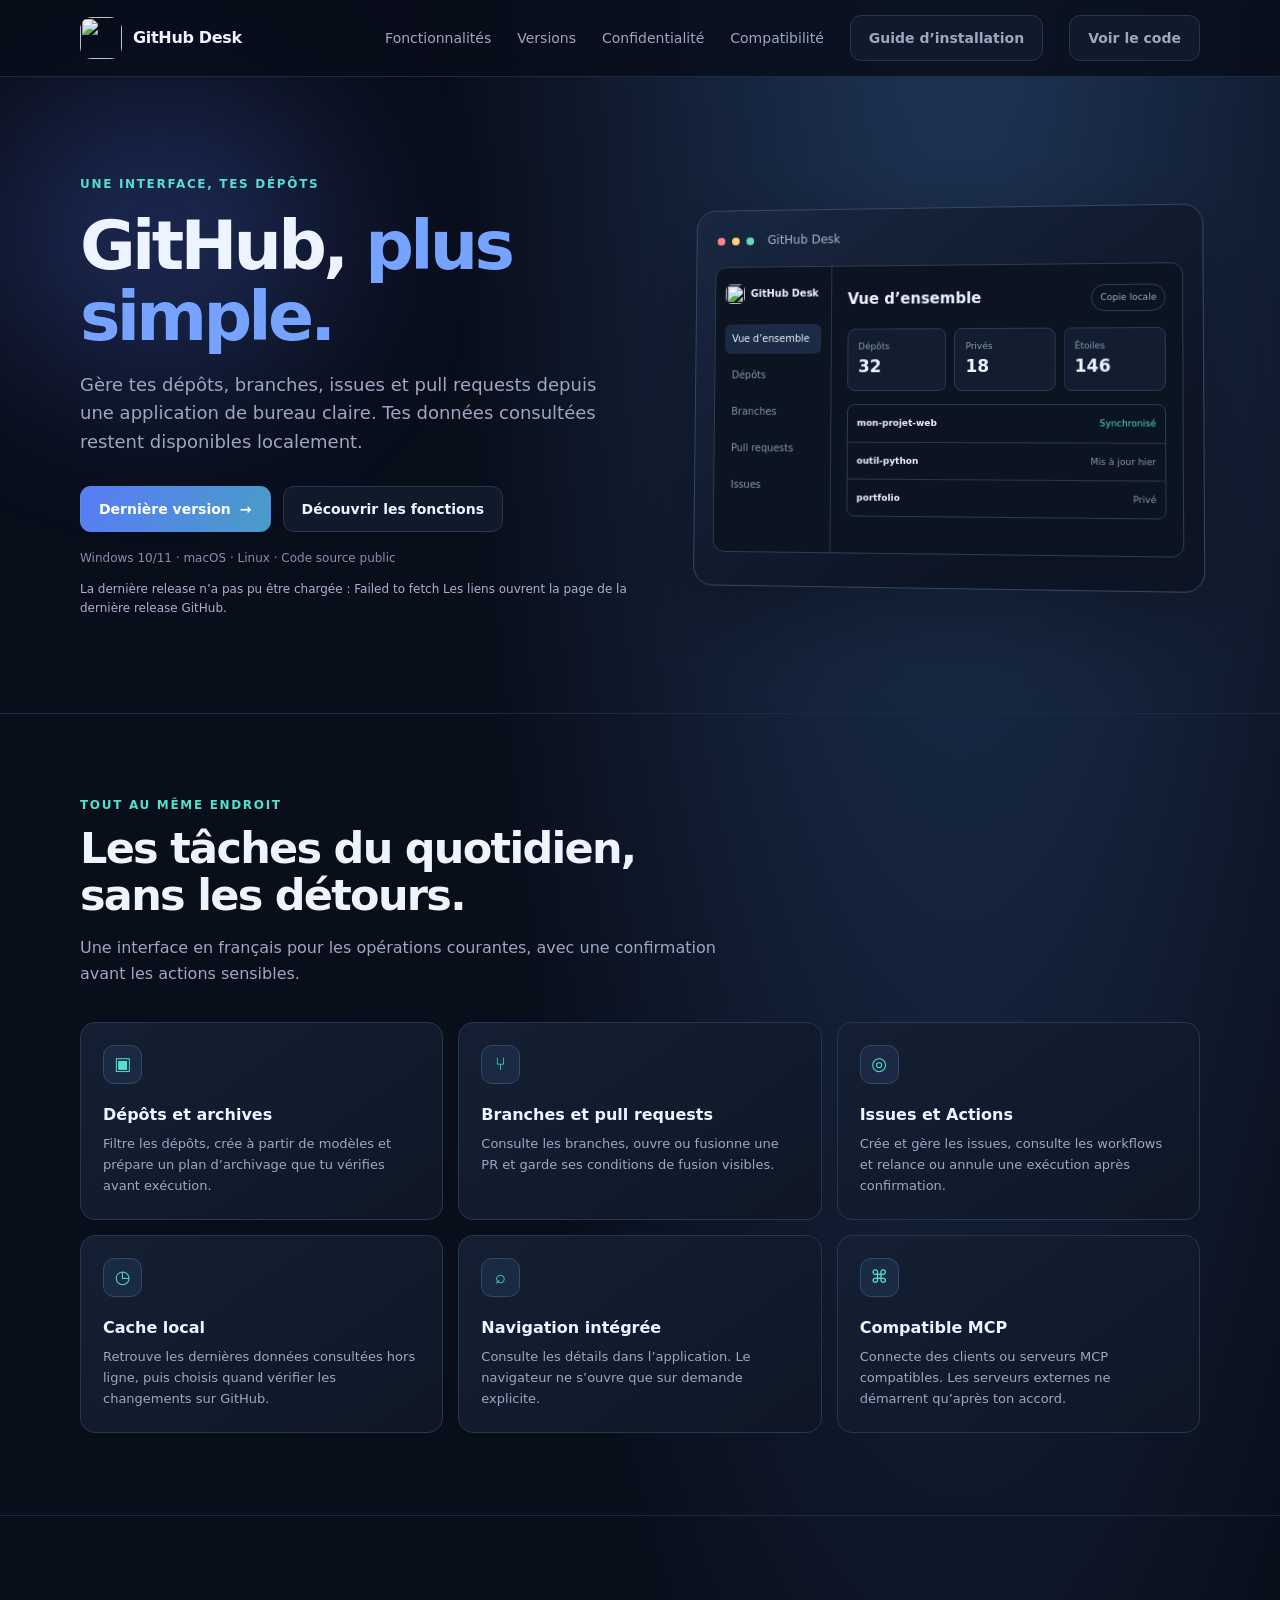
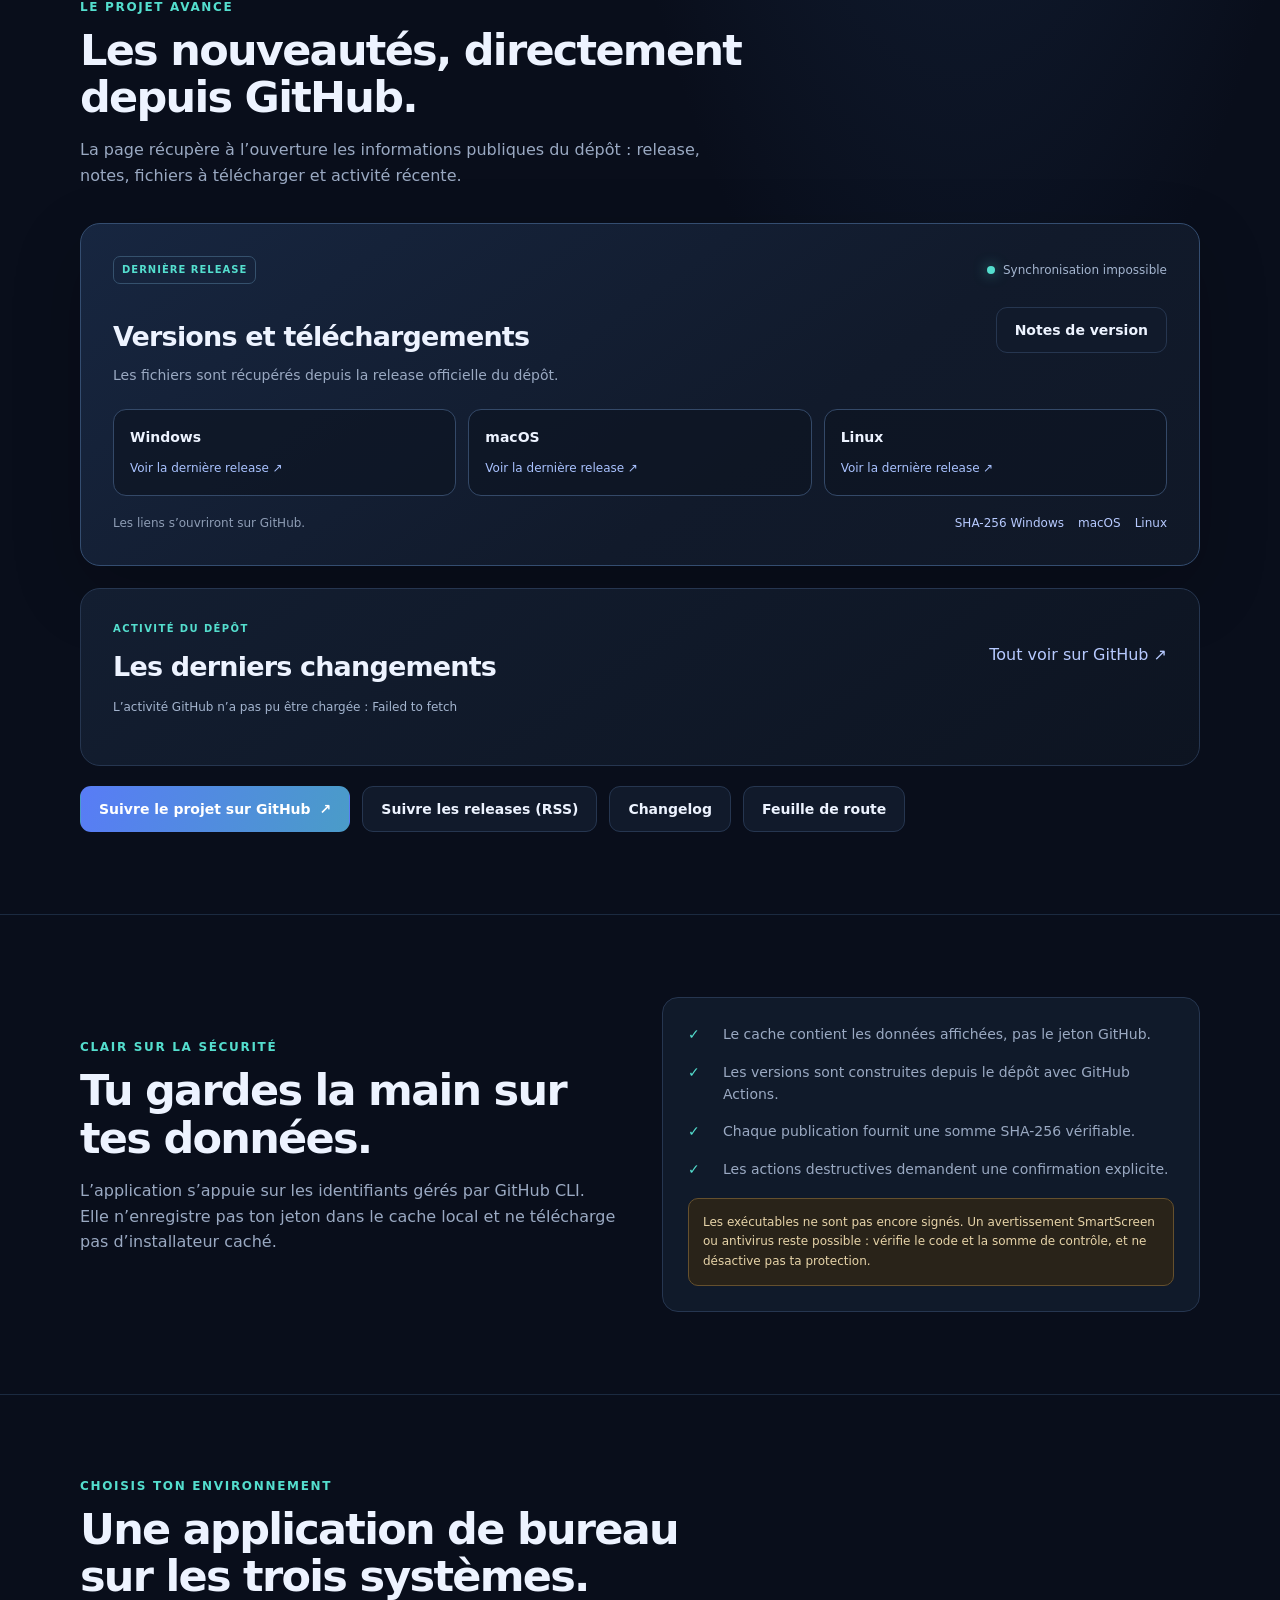
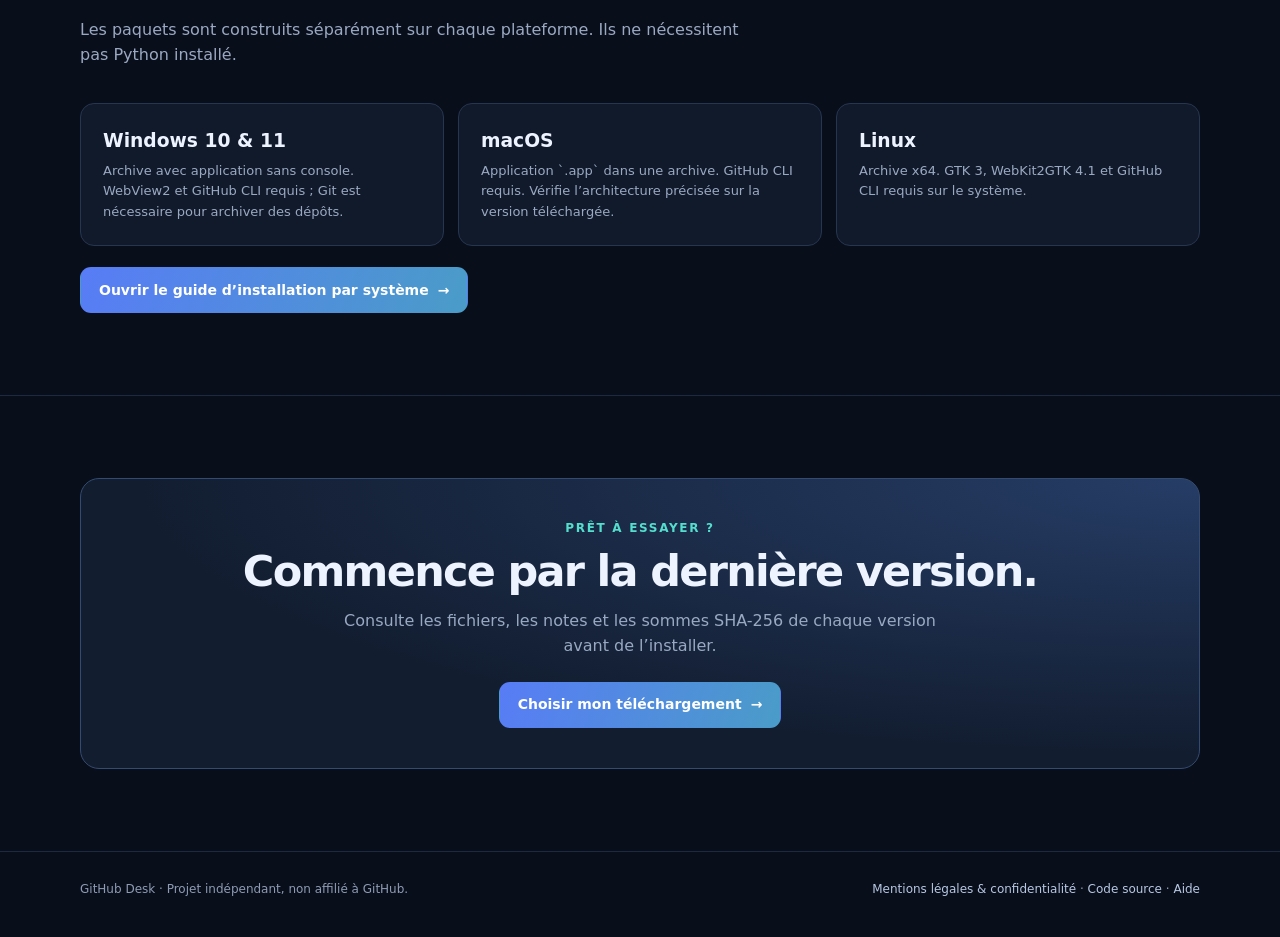
==== docs/index.html @ fe04d279 "docs: sync releases and refresh project website Co-authored-by: Copilot <223556219+Copilot@users.nor" ====
<!doctype html>
<html lang="fr">
<head>
  <meta charset="utf-8">
  <meta name="viewport" content="width=device-width, initial-scale=1">
  <meta name="theme-color" content="#090e1b">
  <meta name="description" content="GitHub Desk, une application de bureau claire et locale pour gérer tes dépôts GitHub.">
  <meta property="og:title" content="GitHub Desk — GitHub, simplement">
  <meta property="og:description" content="Tes dépôts, branches et pull requests dans une application de bureau, avec un cache local et sans terminal qui s'ouvre à chaque action.">
  <meta property="og:image" content="assets/app-preview.svg">
  <meta name="color-scheme" content="dark">
  <title>GitHub Desk — GitHub, simplement</title>
  <link rel="icon" href="assets/github-desk.svg" type="image/svg+xml">
  <link rel="stylesheet" href="style.css">
  <script src="site.js" defer></script>
</head>
<body>
  <header class="header">
    <nav class="container nav" aria-label="Navigation principale">
      <a class="brand" href="#" aria-label="GitHub Desk, accueil">
        <img src="assets/github-desk.svg" alt="">
        <span>GitHub Desk</span>
      </a>
      <div class="nav-links">
        <a href="#fonctionnalites">Fonctionnalités</a>
        <a href="#nouveautes">Versions</a>
        <a href="#confiance">Confidentialité</a>
        <a href="#compatibilite">Compatibilité</a>
        <a class="button" href="installation.html">Guide d’installation</a>
        <a class="button nav-source" href="https://github.com/BEGY02300/Gestion-GitHub-graphique" target="_blank" rel="noreferrer">Voir le code</a>
      </div>
    </nav>
  </header>

  <main>
    <section class="container hero">
      <div>
        <div class="eyebrow">Une interface, tes dépôts</div>
        <h1>GitHub, <span>plus simple.</span></h1>
        <p class="hero-copy">Gère tes dépôts, branches, issues et pull requests depuis une application de bureau claire. Tes données consultées restent disponibles localement.</p>
        <div class="actions">
          <a class="button primary" href="https://github.com/BEGY02300/Gestion-GitHub-graphique/releases/latest">Dernière version <span aria-hidden="true">→</span></a>
          <a class="button" href="#fonctionnalites">Découvrir les fonctions</a>
        </div>
        <p class="fine-print">Windows 10/11 · macOS · Linux · Code source public</p>
        <p class="live-status" id="release-status" role="status" aria-live="polite">Consulte la dernière release GitHub et ses téléchargements vérifiés.</p>
      </div>
      <div class="product-card" role="img" aria-label="Aperçu de l'interface GitHub Desk avec ses dépôts et statistiques">
        <div class="window-top"><i></i><i></i><i></i><span>GitHub Desk</span></div>
        <div class="window-body">
          <aside class="mock-sidebar">
            <div class="mock-brand"><img src="assets/github-desk.svg" alt="">GitHub Desk</div>
            <div class="mock-menu active">Vue d’ensemble</div>
            <div class="mock-menu">Dépôts</div>
            <div class="mock-menu">Branches</div>
            <div class="mock-menu">Pull requests</div>
            <div class="mock-menu">Issues</div>
          </aside>
          <div class="mock-main">
            <div class="mock-head">Vue d’ensemble <span class="mock-pill">Copie locale</span></div>
            <div class="mock-stats">
              <div class="mock-stat"><small>Dépôts</small><b>32</b></div>
              <div class="mock-stat"><small>Privés</small><b>18</b></div>
              <div class="mock-stat"><small>Étoiles</small><b>146</b></div>
            </div>
            <div class="mock-repos">
              <div class="mock-repo"><b>mon-projet-web</b><span class="status">Synchronisé</span></div>
              <div class="mock-repo"><b>outil-python</b><span>Mis à jour hier</span></div>
              <div class="mock-repo"><b>portfolio</b><span>Privé</span></div>
            </div>
          </div>
        </div>
      </div>
    </section>

    <section class="section" id="fonctionnalites">
      <div class="container">
        <div class="section-heading">
          <div class="eyebrow">Tout au même endroit</div>
          <h2>Les tâches du quotidien, sans les détours.</h2>
          <p>Une interface en français pour les opérations courantes, avec une confirmation avant les actions sensibles.</p>
        </div>
        <div class="features">
          <article class="feature"><div class="feature-icon" aria-hidden="true">▣</div><h3>Dépôts et archives</h3><p>Filtre les dépôts, crée à partir de modèles et prépare un plan d’archivage que tu vérifies avant exécution.</p></article>
          <article class="feature"><div class="feature-icon" aria-hidden="true">⑂</div><h3>Branches et pull requests</h3><p>Consulte les branches, ouvre ou fusionne une PR et garde ses conditions de fusion visibles.</p></article>
          <article class="feature"><div class="feature-icon" aria-hidden="true">◎</div><h3>Issues et Actions</h3><p>Crée et gère les issues, consulte les workflows et relance ou annule une exécution après confirmation.</p></article>
          <article class="feature"><div class="feature-icon" aria-hidden="true">◷</div><h3>Cache local</h3><p>Retrouve les dernières données consultées hors ligne, puis choisis quand vérifier les changements sur GitHub.</p></article>
          <article class="feature"><div class="feature-icon" aria-hidden="true">⌕</div><h3>Navigation intégrée</h3><p>Consulte les détails dans l’application. Le navigateur ne s’ouvre que sur demande explicite.</p></article>
          <article class="feature"><div class="feature-icon" aria-hidden="true">⌘</div><h3>Compatible MCP</h3><p>Connecte des clients ou serveurs MCP compatibles. Les serveurs externes ne démarrent qu’après ton accord.</p></article>
        </div>
      </div>
    </section>

    <section class="section" id="nouveautes">
      <div class="container">
        <div class="section-heading">
          <div class="eyebrow">Le projet avance</div>
          <h2>Les nouveautés, directement depuis GitHub.</h2>
          <p>La page récupère à l’ouverture les informations publiques du dépôt : release, notes, fichiers à télécharger et activité récente.</p>
        </div>
        <div class="release-panel" aria-labelledby="latest-release-title">
          <div class="release-topline">
            <span class="highlight-tag">DERNIÈRE RELEASE</span>
            <span class="live-indicator"><span aria-hidden="true"></span> <span id="release-updated">Synchronisation avec GitHub…</span></span>
          </div>
          <div class="release-heading">
            <div>
              <h3 id="latest-release-title">Versions et téléchargements</h3>
              <p id="release-description">Les fichiers sont récupérés depuis la release officielle du dépôt.</p>
            </div>
            <a class="button" id="release-notes" href="https://github.com/BEGY02300/Gestion-GitHub-graphique/releases/latest" target="_blank" rel="noreferrer">Notes de version</a>
          </div>
          <div class="release-downloads">
            <a class="download-option" id="download-windows" href="https://github.com/BEGY02300/Gestion-GitHub-graphique/releases/latest" target="_blank" rel="noreferrer"><span class="download-system">Windows</span><span class="download-file">Voir la dernière release <span aria-hidden="true">↗</span></span></a>
            <a class="download-option" id="download-macos" href="https://github.com/BEGY02300/Gestion-GitHub-graphique/releases/latest" target="_blank" rel="noreferrer"><span class="download-system">macOS</span><span class="download-file">Voir la dernière release <span aria-hidden="true">↗</span></span></a>
            <a class="download-option" id="download-linux" href="https://github.com/BEGY02300/Gestion-GitHub-graphique/releases/latest" target="_blank" rel="noreferrer"><span class="download-system">Linux</span><span class="download-file">Voir la dernière release <span aria-hidden="true">↗</span></span></a>
          </div>
          <div class="release-bottom">
            <span id="release-published">Les liens s’ouvriront sur GitHub.</span>
            <span class="checksum-links">
              <a id="checksum-windows" href="https://github.com/BEGY02300/Gestion-GitHub-graphique/releases/latest" target="_blank" rel="noreferrer">SHA-256 Windows</a>
              <a id="checksum-macos" href="https://github.com/BEGY02300/Gestion-GitHub-graphique/releases/latest" target="_blank" rel="noreferrer">macOS</a>
              <a id="checksum-linux" href="https://github.com/BEGY02300/Gestion-GitHub-graphique/releases/latest" target="_blank" rel="noreferrer">Linux</a>
            </span>
          </div>
        </div>
        <div class="activity-panel">
          <div class="activity-heading">
            <div><div class="eyebrow">Activité du dépôt</div><h3>Les derniers changements</h3></div>
            <a class="text-link" href="https://github.com/BEGY02300/Gestion-GitHub-graphique/commits/main/" target="_blank" rel="noreferrer">Tout voir sur GitHub <span aria-hidden="true">↗</span></a>
          </div>
          <p class="live-status" id="activity-status" role="status" aria-live="polite">Chargement de l’activité publique…</p>
          <ol class="activity-list" id="activity-list"></ol>
        </div>
        <div class="actions project-links follow-links">
          <a class="button primary" href="https://github.com/BEGY02300/Gestion-GitHub-graphique" target="_blank" rel="noreferrer">Suivre le projet sur GitHub <span aria-hidden="true">↗</span></a>
          <a class="button" href="https://github.com/BEGY02300/Gestion-GitHub-graphique/releases.atom" target="_blank" rel="noreferrer">Suivre les releases (RSS)</a>
          <a class="button" href="https://github.com/BEGY02300/Gestion-GitHub-graphique/blob/main/CHANGELOG.md" target="_blank" rel="noreferrer">Changelog</a>
          <a class="button" href="https://github.com/BEGY02300/Gestion-GitHub-graphique/blob/main/docs/roadmap.md" target="_blank" rel="noreferrer">Feuille de route</a>
        </div>
      </div>
    </section>

    <section class="section" id="confiance">
      <div class="container trust">
        <div>
          <div class="eyebrow">Clair sur la sécurité</div>
          <h2>Tu gardes la main sur tes données.</h2>
          <p class="muted">L’application s’appuie sur les identifiants gérés par GitHub CLI. Elle n’enregistre pas ton jeton dans le cache local et ne télécharge pas d’installateur caché.</p>
        </div>
        <div class="trust-panel">
          <ul class="trust-list">
            <li><span class="check">✓</span><span>Le cache contient les données affichées, pas le jeton GitHub.</span></li>
            <li><span class="check">✓</span><span>Les versions sont construites depuis le dépôt avec GitHub Actions.</span></li>
            <li><span class="check">✓</span><span>Chaque publication fournit une somme SHA-256 vérifiable.</span></li>
            <li><span class="check">✓</span><span>Les actions destructives demandent une confirmation explicite.</span></li>
          </ul>
          <div class="warning">Les exécutables ne sont pas encore signés. Un avertissement SmartScreen ou antivirus reste possible : vérifie le code et la somme de contrôle, et ne désactive pas ta protection.</div>
        </div>
      </div>
    </section>

    <section class="section" id="compatibilite">
      <div class="container">
        <div class="section-heading">
          <div class="eyebrow">Choisis ton environnement</div>
          <h2>Une application de bureau sur les trois systèmes.</h2>
          <p>Les paquets sont construits séparément sur chaque plateforme. Ils ne nécessitent pas Python installé.</p>
        </div>
        <div class="platforms">
          <article class="platform"><h3>Windows 10 &amp; 11</h3><p>Archive avec application sans console. WebView2 et GitHub CLI requis ; Git est nécessaire pour archiver des dépôts.</p></article>
          <article class="platform"><h3>macOS</h3><p>Application `.app` dans une archive. GitHub CLI requis. Vérifie l’architecture précisée sur la version téléchargée.</p></article>
          <article class="platform"><h3>Linux</h3><p>Archive x64. GTK 3, WebKit2GTK 4.1 et GitHub CLI requis sur le système.</p></article>
        </div>
        <div class="actions project-links">
          <a class="button primary" href="installation.html">Ouvrir le guide d’installation par système <span aria-hidden="true">→</span></a>
        </div>
      </div>
    </section>

    <section class="section">
      <div class="container download">
        <div class="eyebrow">Prêt à essayer ?</div>
        <h2>Commence par la dernière version.</h2>
        <p>Consulte les fichiers, les notes et les sommes SHA-256 de chaque version avant de l’installer.</p>
        <a class="button primary" href="#nouveautes">Choisir mon téléchargement <span aria-hidden="true">→</span></a>
      </div>
    </section>
  </main>

  <footer class="footer">
    <div class="container footer-row">
      <span>GitHub Desk · Projet indépendant, non affilié à GitHub.</span>
      <span><a href="legal.html">Mentions légales &amp; confidentialité</a> · <a href="https://github.com/BEGY02300/Gestion-GitHub-graphique">Code source</a> · <a href="https://github.com/BEGY02300/Gestion-GitHub-graphique/issues">Aide</a></span>
    </div>
  </footer>
</body>
</html>
---- docs/style.css ----
:root {
  color-scheme: dark;
  --background: #090e1b;
  --surface: #111a2b;
  --surface-raised: #17243b;
  --border: #263650;
  --text: #edf3ff;
  --muted: #9aa9c2;
  --blue: #76a3ff;
  --cyan: #54dece;
  --glow: #5479f640;
  font-family: Inter, "Segoe UI", system-ui, sans-serif;
}

* { box-sizing: border-box; }
html { scroll-behavior: smooth; }
body {
  margin: 0;
  background: radial-gradient(ellipse at 75% -8%, #20385c 0, transparent 38%), var(--background);
  color: var(--text);
  line-height: 1.6;
}
a { color: inherit; }
a:focus-visible { outline: 2px solid var(--cyan); outline-offset: 4px; }
.container { width: min(1120px, calc(100% - 40px)); margin: 0 auto; }
.header {
  position: sticky;
  top: 0;
  z-index: 3;
  border-bottom: 1px solid #263650b8;
  background: #090e1bd9;
  backdrop-filter: blur(16px);
}
.nav { min-height: 76px; display: flex; align-items: center; justify-content: space-between; gap: 24px; }
.brand { display: flex; align-items: center; gap: 11px; text-decoration: none; font-weight: 720; letter-spacing: -.02em; }
.brand img { width: 42px; height: 42px; border-radius: 12px; }
.nav-links { display: flex; align-items: center; gap: 26px; color: var(--muted); font-size: 14px; }
.nav-links a { text-decoration: none; }
.nav-links a:hover { color: var(--text); }
.button {
  display: inline-flex;
  align-items: center;
  justify-content: center;
  gap: 9px;
  min-height: 46px;
  padding: 0 18px;
  border: 1px solid var(--border);
  border-radius: 11px;
  background: var(--surface);
  font-size: 14px;
  font-weight: 650;
  text-decoration: none;
  transition: transform .18s ease, border-color .18s ease, background .18s ease;
}
.button:hover { transform: translateY(-2px); border-color: #5777aa; background: var(--surface-raised); }
.button.primary { border-color: transparent; background: linear-gradient(110deg, #587cf6, #4a9cc8); color: #fff; }
.hero { display: grid; grid-template-columns: 1.04fr .96fr; gap: 55px; align-items: center; padding: 98px 0 94px; }
.hero > div:first-child { position: relative; }
.hero > div:first-child::before { position: absolute; z-index: -1; top: -90px; left: -90px; width: 340px; height: 300px; border-radius: 50%; background: var(--glow); content: ""; filter: blur(80px); }
.eyebrow { color: var(--cyan); font-size: 12px; font-weight: 750; letter-spacing: .14em; text-transform: uppercase; }
h1 { max-width: 650px; margin: 17px 0; font-size: clamp(42px, 6vw, 68px); line-height: 1.04; letter-spacing: -.055em; }
h1 span { color: var(--blue); }
.hero-copy { max-width: 590px; color: var(--muted); font-size: 18px; }
.actions { display: flex; flex-wrap: wrap; gap: 12px; margin-top: 29px; }
.fine-print { margin-top: 17px; color: #8292ad; font-size: 12px; }
.product-card {
  position: relative;
  min-height: 382px;
  overflow: hidden;
  padding: 19px;
  border: 1px solid #334765;
  border-radius: 20px;
  background: linear-gradient(145deg, #182740, #0d1525 75%);
  box-shadow: 0 30px 90px #0005;
  transform: perspective(1100px) rotateY(-5deg) rotateX(2deg);
}
.window-top { display: flex; align-items: center; gap: 7px; padding: 2px 2px 17px; color: #a7b5ca; font-size: 12px; }
.window-top i { width: 8px; height: 8px; border-radius: 50%; background: #7084a5; }
.window-top i:first-child { background: #ff8293; }
.window-top i:nth-child(2) { background: #ffd075; }
.window-top i:nth-child(3) { margin-right: 7px; background: #63dfb2; }
.window-body { display: grid; grid-template-columns: 120px 1fr; min-height: 290px; overflow: hidden; border: 1px solid #2b3c58; border-radius: 12px; background: #0c1422; }
.mock-sidebar { padding: 17px 10px; border-right: 1px solid #273650; color: #8595b0; font-size: 10px; }
.mock-brand { display: flex; align-items: center; gap: 6px; margin-bottom: 21px; color: #eef4ff; font-weight: 700; }
.mock-brand img { width: 20px; height: 20px; border-radius: 6px; }
.mock-menu { margin: 7px 0; padding: 7px; border-radius: 6px; }
.mock-menu.active { background: #1b2b45; color: #eaf1ff; }
.mock-main { min-width: 0; padding: 20px 16px; }
.mock-head { display: flex; align-items: center; justify-content: space-between; margin-bottom: 16px; font-size: 15px; font-weight: 700; }
.mock-pill { padding: 5px 8px; border: 1px solid #2d4160; border-radius: 30px; color: #9eacc2; font-size: 9px; font-weight: 500; }
.mock-stats { display: grid; grid-template-columns: repeat(3, minmax(0, 1fr)); gap: 8px; }
.mock-stat { min-width: 0; padding: 10px; border: 1px solid #293a55; border-radius: 8px; background: #121e30; }
.mock-stat small { display: block; color: #8899b3; font-size: 9px; }
.mock-stat b { font-size: 17px; }
.mock-repos { margin-top: 13px; overflow: hidden; border: 1px solid #293a55; border-radius: 8px; }
.mock-repo { display: flex; align-items: center; justify-content: space-between; gap: 7px; padding: 11px 9px; border-bottom: 1px solid #26354e; font-size: 9px; }
.mock-repo:last-child { border-bottom: 0; }
.mock-repo span { color: #8595b0; }
.status { color: var(--cyan) !important; }
.section { padding: 82px 0; border-top: 1px solid #1b2a40; }
.section-heading { max-width: 670px; margin-bottom: 35px; }
h2 { margin: 10px 0; font-size: clamp(30px, 4vw, 43px); line-height: 1.1; letter-spacing: -.04em; }
.section-heading p, .muted { color: var(--muted); }
.features { display: grid; grid-template-columns: repeat(3, 1fr); gap: 15px; }
.feature { min-height: 178px; padding: 22px; border: 1px solid var(--border); border-radius: 15px; background: linear-gradient(145deg, #141f33, #0f1726); }
.feature-icon { display: grid; width: 39px; height: 39px; place-items: center; margin-bottom: 18px; border: 1px solid #334867; border-radius: 11px; background: #1a2a43; color: var(--cyan); font-size: 18px; }
.feature h3 { margin: 0 0 7px; font-size: 16px; }
.feature p { margin: 0; color: var(--muted); font-size: 13px; }
.highlights { display: grid; grid-template-columns: repeat(3, 1fr); gap: 15px; }
.highlight { min-height: 186px; padding: 22px; border: 1px solid #334867; border-radius: 15px; background: linear-gradient(145deg, #182740, #111a2b 75%); }
.highlight-tag { display: inline-flex; padding: 5px 8px; border: 1px solid #35516d; border-radius: 7px; color: var(--cyan); font-size: 10px; font-weight: 750; letter-spacing: .1em; }
.highlight h3 { margin: 16px 0 7px; font-size: 16px; }
.highlight p { margin: 0; color: var(--muted); font-size: 13px; }
.highlight code { color: #c3d3f0; font-size: .92em; }
.project-links { margin-top: 21px; }
.live-status { margin: 10px 0 0; color: #a4b5cf; font-size: 12px; }
.release-panel, .activity-panel { margin-top: 22px; padding: clamp(20px, 4vw, 32px); border: 1px solid #344d70; border-radius: 20px; background: linear-gradient(145deg, #172640 0%, #111a2b 62%, #101827 100%); box-shadow: 0 24px 70px #0003; }
.release-topline, .release-heading, .release-bottom, .activity-heading { display: flex; align-items: center; justify-content: space-between; gap: 16px; }
.live-indicator { display: inline-flex; align-items: center; gap: 8px; color: #a4b5cf; font-size: 12px; }
.live-indicator > span:first-child { width: 8px; height: 8px; border-radius: 50%; background: var(--cyan); box-shadow: 0 0 13px #54dece99; }
.release-heading { align-items: flex-start; margin: 23px 0; }
.release-heading h3, .activity-heading h3 { margin: 8px 0 5px; font-size: clamp(21px, 3vw, 27px); letter-spacing: -.03em; }
.release-heading p { max-width: 650px; margin: 0; overflow-wrap: anywhere; color: var(--muted); font-size: 14px; white-space: pre-line; }
.release-downloads { display: grid; grid-template-columns: repeat(3, minmax(0, 1fr)); gap: 12px; }
.download-option { display: grid; min-width: 0; gap: 11px; padding: 16px; border: 1px solid #344968; border-radius: 13px; background: #0c1422aa; text-decoration: none; transition: transform .18s ease, border-color .18s ease, background .18s ease; }
.download-option:hover { transform: translateY(-2px); border-color: #668ac2; background: #192a43; }
.download-system { color: var(--text); font-size: 14px; font-weight: 720; }
.download-file { overflow-wrap: anywhere; color: #a9c2ff; font-size: 12px; }
.download-unavailable { color: #a5b1c5; }
.release-bottom { flex-wrap: wrap; margin-top: 18px; color: #8e9db5; font-size: 12px; }
.checksum-links { display: flex; flex-wrap: wrap; gap: 14px; }
.checksum-links a, .text-link { color: #b7caff; text-decoration: none; }
.checksum-links a:hover, .text-link:hover { color: #fff; text-decoration: underline; }
.activity-panel { border-color: var(--border); background: linear-gradient(145deg, #131e31, #0d1421); box-shadow: none; }
.activity-heading { align-items: center; }
.activity-heading h3 { margin-bottom: 0; }
.activity-heading .eyebrow { font-size: 10px; }
.activity-list { display: grid; gap: 0; margin: 16px 0 0; padding: 0; list-style: none; }
.activity-item { border-top: 1px solid #25344b; }
.activity-item a { display: grid; gap: 4px; padding: 13px 2px; text-decoration: none; }
.activity-title { overflow-wrap: anywhere; color: #e0e9fa; font-size: 13px; font-weight: 620; }
.activity-item a:hover .activity-title { color: #a9c2ff; }
.activity-meta { color: #8e9db5; font-size: 11px; }
.follow-links { margin-top: 20px; }
.legal-placeholder { padding: 17px 19px; border: 1px solid #65502d; border-radius: 12px; background: #292319; color: #e7d4a9; }
.install-page { padding-top: 30px; }
.install-intro { padding: 55px 0 42px; }
.install-intro h1 { font-size: clamp(40px, 5vw, 58px); }
.install-section { max-width: 860px; min-width: 0; padding: 54px 0; }
.install-section h2 { margin: 10px 0 20px; }
.install-section h3 { margin: 26px 0 10px; font-size: 17px; }
.install-section p { color: var(--muted); }
.install-section a { color: #a9c2ff; }
.steps { display: grid; gap: 16px; padding-left: 24px; color: var(--muted); }
.steps li { min-width: 0; overflow-wrap: anywhere; padding-left: 5px; }
.steps li::marker { color: var(--cyan); font-weight: 750; }
.install-section code { overflow-wrap: anywhere; color: #d3def0; font: .92em Consolas, "SFMono-Regular", monospace; }
.install-section pre { max-width: 100%; overflow-x: auto; margin: 11px 0 16px; padding: 15px 17px; border: 1px solid #293a55; border-radius: 10px; background: #080e19; color: #d3def0; font: 13px/1.65 Consolas, "SFMono-Regular", monospace; }
.install-section pre code { color: inherit; }
.distro { margin: 18px 0; padding: 8px 18px 1px; border: 1px solid var(--border); border-radius: 13px; background: #101a2a; }
.distro h3 { margin-top: 13px; }
.distro pre { border-color: #293a55; }
.callout { margin: 22px 0; padding: 16px 18px; border: 1px solid #31516a; border-radius: 11px; background: #122335; color: #c4d5e8; }
.warning-callout { border-color: #65502d; background: #292319; color: #e7d4a9; }
.trust { display: grid; grid-template-columns: 1fr 1fr; gap: 44px; align-items: center; }
.trust-panel { padding: 25px; border: 1px solid var(--border); border-radius: 16px; background: #101a2a; }
.trust-list { display: grid; gap: 15px; margin: 0; padding: 0; list-style: none; }
.trust-list li { display: grid; grid-template-columns: 25px 1fr; gap: 10px; color: var(--muted); font-size: 14px; }
.check { color: var(--cyan); font-weight: 800; }
.warning { margin-top: 18px; padding: 14px; border: 1px solid #65502d; border-radius: 10px; background: #292319; color: #e7d4a9; font-size: 12px; }
.platforms { display: grid; grid-template-columns: repeat(3, 1fr); gap: 14px; }
.platform { padding: 22px; border: 1px solid var(--border); border-radius: 14px; background: var(--surface); }
.platform h3 { margin: 0 0 5px; }
.platform p { margin: 0; color: var(--muted); font-size: 13px; }
.download { padding: 40px; border: 1px solid #334b70; border-radius: 19px; background: radial-gradient(ellipse at 100% 0, #263d66, #121d30 67%); text-align: center; }
.download p { max-width: 620px; margin: 12px auto 23px; color: var(--muted); }
.footer { padding: 28px 0 38px; border-top: 1px solid #1b2a40; color: #8d9cb4; font-size: 12px; }
.footer-row { display: flex; flex-wrap: wrap; justify-content: space-between; gap: 15px; }
.footer a { color: #b7c8e3; text-decoration: none; }
.footer a:hover { color: #fff; text-decoration: underline; }
@media (max-width: 850px) {
  .hero { grid-template-columns: 1fr; padding: 68px 0; }
  .product-card { max-width: 620px; transform: none; }
  .trust { grid-template-columns: 1fr; }
  .release-heading { flex-wrap: wrap; }
  .nav { gap: 12px; }
  .nav-links { gap: 12px; font-size: 12px; }
  .nav-links .nav-source { display: none; }
}
@media (max-width: 620px) {
  .nav-links a:not(.button) { display: none; }
  .nav-links .nav-source { display: none; }
  .features, .highlights, .platforms { grid-template-columns: 1fr; }
  .window-body { grid-template-columns: 90px 1fr; }
  .mock-sidebar { font-size: 9px; }
  .mock-main { padding: 15px 10px; }
  .mock-stat { padding: 7px; }
  .mock-stat b { font-size: 14px; }
  .download { padding: 27px 19px; }
  .release-downloads { grid-template-columns: 1fr; }
  .release-topline, .release-bottom, .activity-heading { align-items: flex-start; flex-direction: column; }
  .activity-heading { gap: 10px; }
  .checksum-links { gap: 11px; }
  .install-page { width: min(100% - 28px, 1120px); }
  .install-section { padding: 40px 0; }
  .install-section pre { font-size: 11px; }
}
@media (prefers-reduced-motion: reduce) {
  *, *::before, *::after { scroll-behavior: auto !important; transition-duration: .01ms !important; }
}
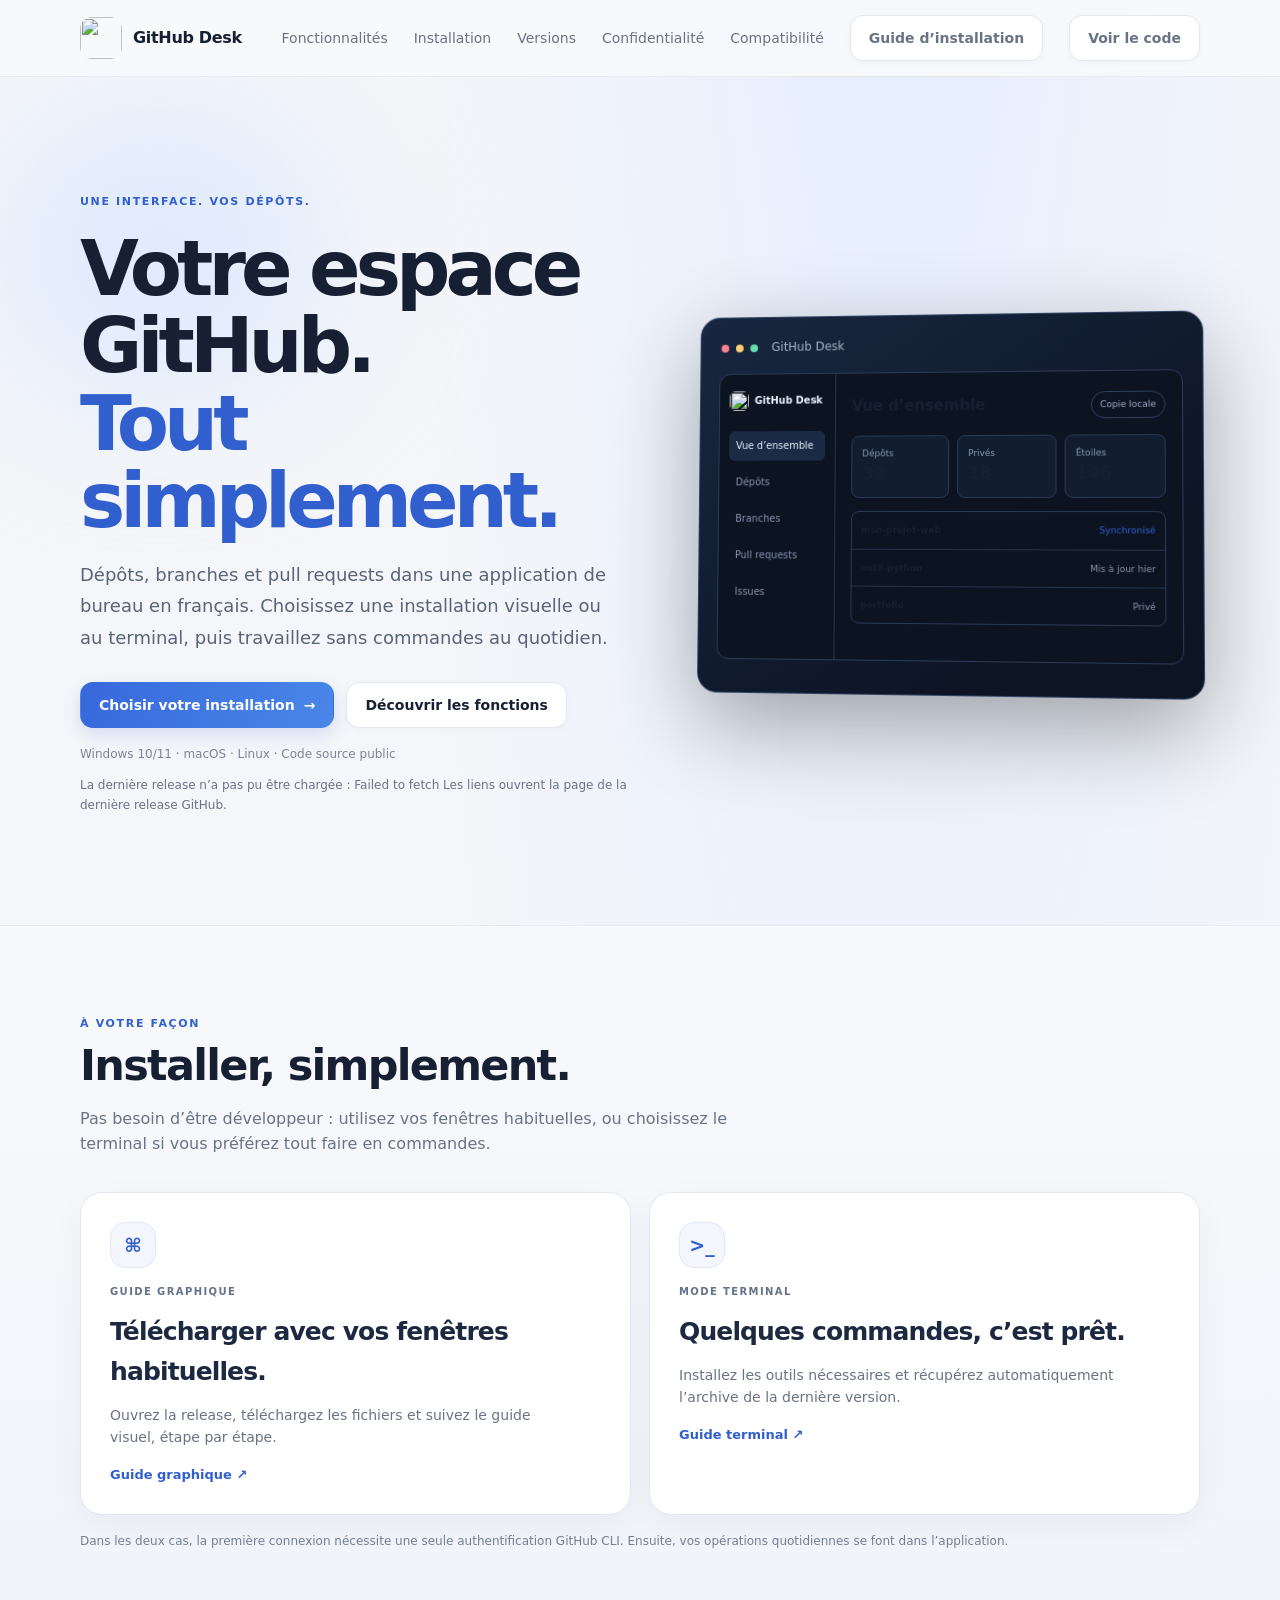
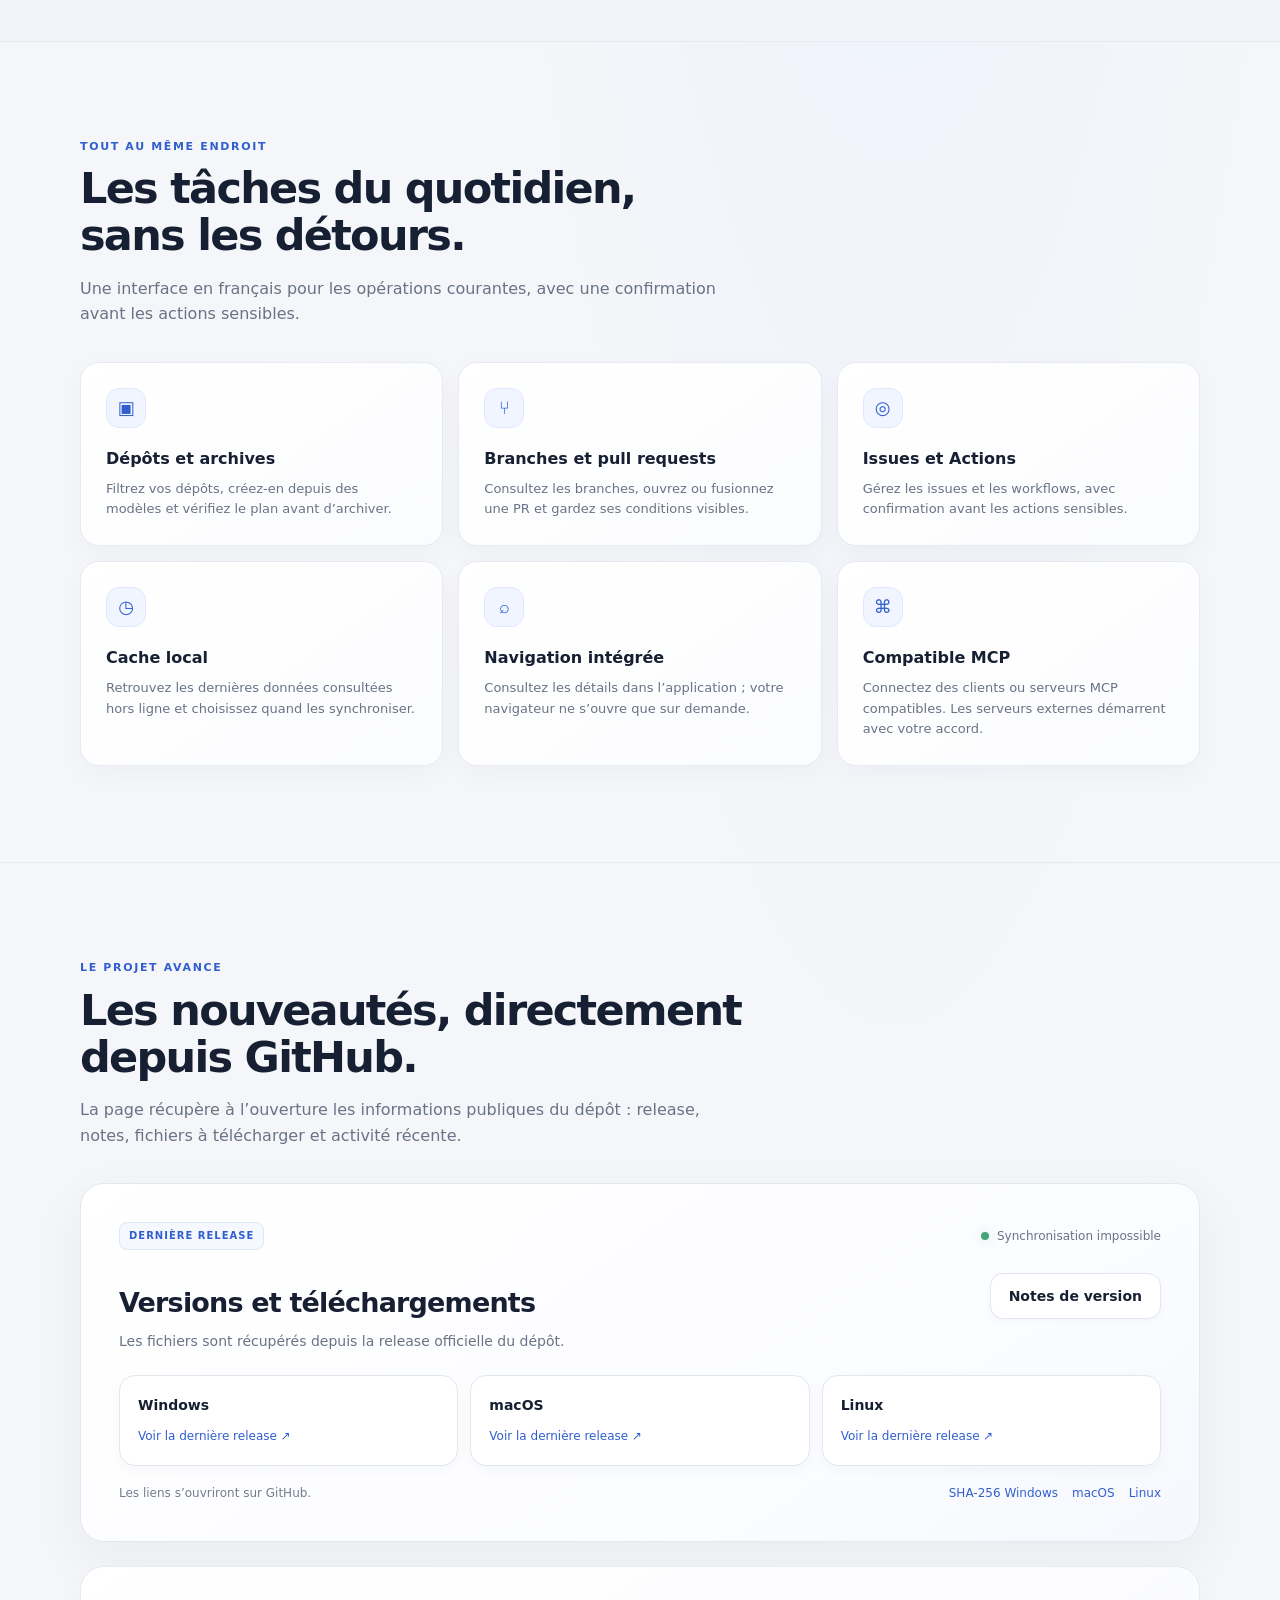
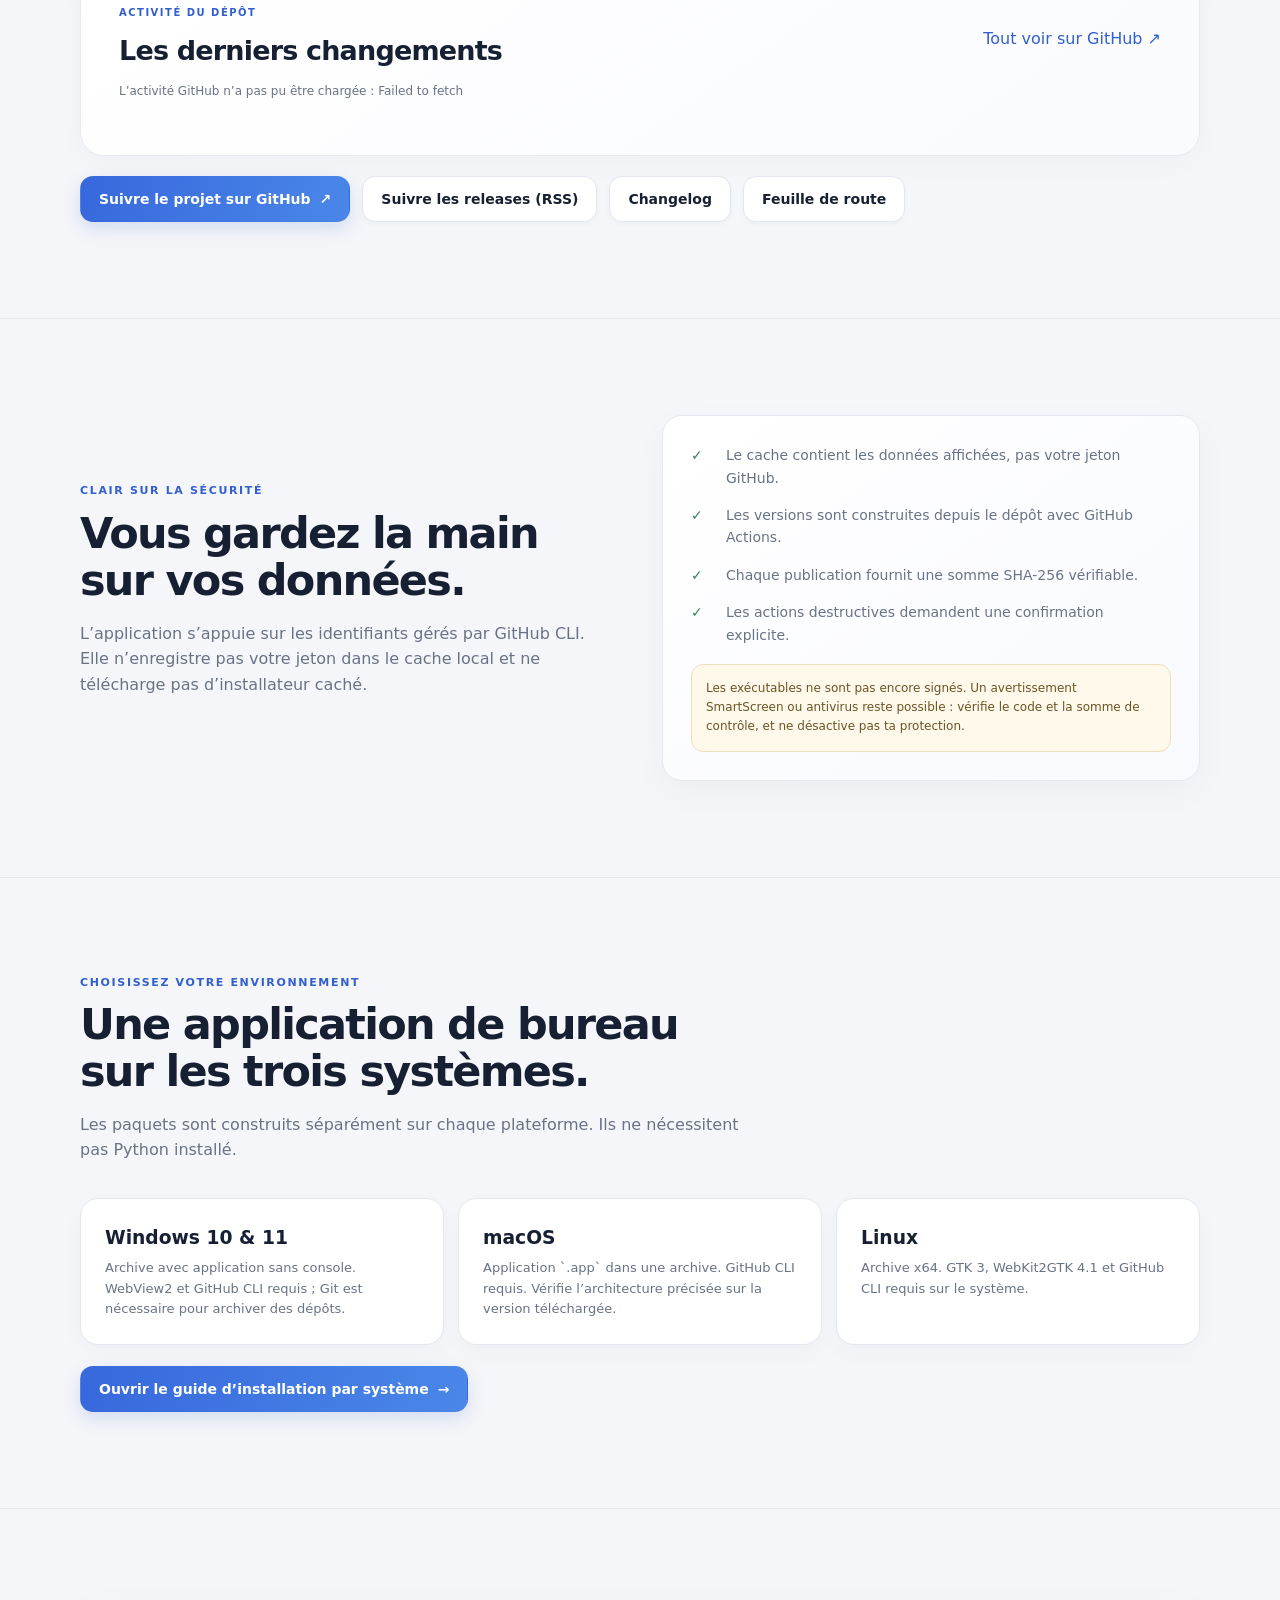
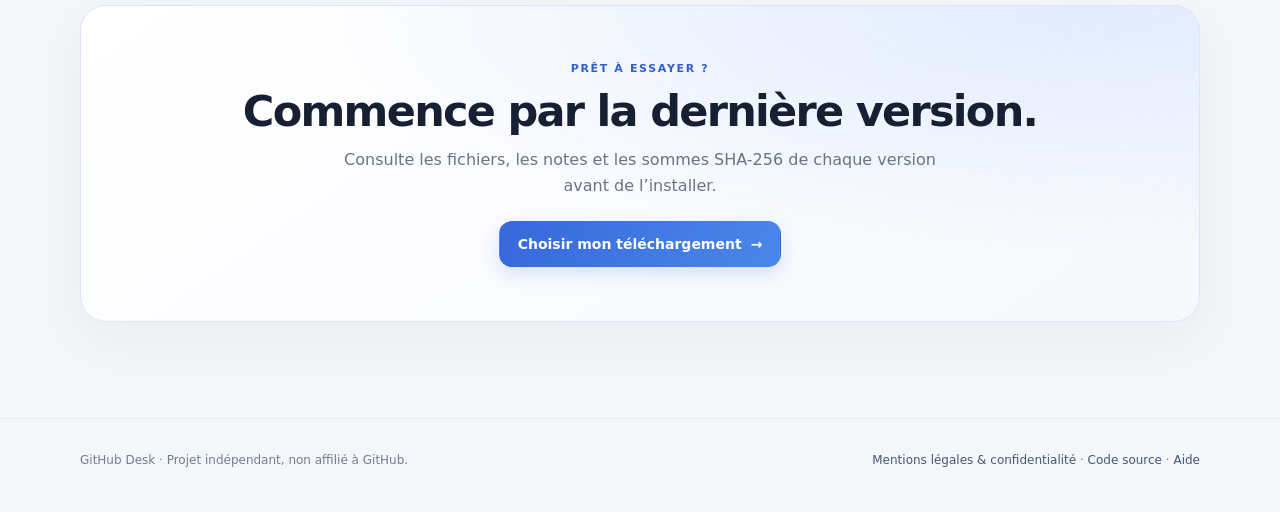
==== commit 301a78b3: "docs: add graphical and terminal installation guides Co-authored-by: Copilot <223556219+Copilot@user" ====
--- a/docs/index.html
+++ b/docs/index.html
@@ -3,16 +3,51 @@
 <head>
   <meta charset="utf-8">
   <meta name="viewport" content="width=device-width, initial-scale=1">
-  <meta name="theme-color" content="#090e1b">
-  <meta name="description" content="GitHub Desk, une application de bureau claire et locale pour gérer tes dépôts GitHub.">
+  <meta name="theme-color" content="#f5f6f9">
+  <meta name="description" content="Gérez vos dépôts GitHub, branches, pull requests et issues dans une application de bureau en français pour Windows, macOS et Linux. Installation graphique ou terminal.">
   <meta property="og:title" content="GitHub Desk — GitHub, simplement">
-  <meta property="og:description" content="Tes dépôts, branches et pull requests dans une application de bureau, avec un cache local et sans terminal qui s'ouvre à chaque action.">
-  <meta property="og:image" content="assets/app-preview.svg">
-  <meta name="color-scheme" content="dark">
+  <meta property="og:description" content="Une application de bureau GitHub en français. Choisissez une installation graphique ou par terminal. Windows, macOS et Linux.">
+  <meta property="og:type" content="website">
+  <meta property="og:url" content="https://begy02300.github.io/Gestion-GitHub-graphique/">
+  <meta property="og:image" content="https://begy02300.github.io/Gestion-GitHub-graphique/assets/app-preview.svg">
+  <meta property="og:image:alt" content="Aperçu de l’application de bureau GitHub Desk">
+  <meta name="twitter:card" content="summary_large_image">
+  <meta name="twitter:title" content="GitHub Desk — gérer GitHub simplement">
+  <meta name="twitter:description" content="Application de bureau en français pour GitHub, sur Windows, macOS et Linux. Installation graphique ou par terminal.">
+  <link rel="canonical" href="https://begy02300.github.io/Gestion-GitHub-graphique/">
+  <link rel="alternate" type="application/atom+xml" title="Releases GitHub Desk" href="https://github.com/BEGY02300/Gestion-GitHub-graphique/releases.atom">
+  <meta name="color-scheme" content="light">
   <title>GitHub Desk — GitHub, simplement</title>
   <link rel="icon" href="assets/github-desk.svg" type="image/svg+xml">
   <link rel="stylesheet" href="style.css">
   <script src="site.js" defer></script>
+  <script type="application/ld+json">
+    {
+      "@context": "https://schema.org",
+      "@graph": [
+        {
+          "@type": "WebSite",
+          "name": "GitHub Desk",
+          "url": "https://begy02300.github.io/Gestion-GitHub-graphique/",
+          "inLanguage": "fr"
+        },
+        {
+          "@type": "SoftwareApplication",
+          "name": "GitHub Desk",
+          "url": "https://begy02300.github.io/Gestion-GitHub-graphique/",
+          "sameAs": "https://github.com/BEGY02300/Gestion-GitHub-graphique",
+          "installUrl": "https://begy02300.github.io/Gestion-GitHub-graphique/installation.html",
+          "codeRepository": "https://github.com/BEGY02300/Gestion-GitHub-graphique",
+          "applicationCategory": "DeveloperApplication",
+          "operatingSystem": "Windows 10, Windows 11, macOS, Linux",
+          "description": "Application de bureau en français pour gérer des dépôts GitHub, branches, pull requests, issues et workflows.",
+          "downloadUrl": "https://github.com/BEGY02300/Gestion-GitHub-graphique/releases/latest",
+          "softwareHelp": "https://begy02300.github.io/Gestion-GitHub-graphique/installation.html",
+          "isAccessibleForFree": true
+        }
+      ]
+    }
+  </script>
 </head>
 <body>
   <header class="header">
@@ -23,6 +58,7 @@
       </a>
       <div class="nav-links">
         <a href="#fonctionnalites">Fonctionnalités</a>
+        <a href="#installation">Installation</a>
         <a href="#nouveautes">Versions</a>
         <a href="#confiance">Confidentialité</a>
         <a href="#compatibilite">Compatibilité</a>
@@ -35,11 +71,11 @@
   <main>
     <section class="container hero">
       <div>
-        <div class="eyebrow">Une interface, tes dépôts</div>
-        <h1>GitHub, <span>plus simple.</span></h1>
-        <p class="hero-copy">Gère tes dépôts, branches, issues et pull requests depuis une application de bureau claire. Tes données consultées restent disponibles localement.</p>
+        <div class="eyebrow">Une interface. Vos dépôts.</div>
+        <h1>Votre espace GitHub.<br><span>Tout simplement.</span></h1>
+        <p class="hero-copy">Dépôts, branches et pull requests dans une application de bureau en français. Choisissez une installation visuelle ou au terminal, puis travaillez sans commandes au quotidien.</p>
         <div class="actions">
-          <a class="button primary" href="https://github.com/BEGY02300/Gestion-GitHub-graphique/releases/latest">Dernière version <span aria-hidden="true">→</span></a>
+          <a class="button primary" href="#installation">Choisir votre installation <span aria-hidden="true">→</span></a>
           <a class="button" href="#fonctionnalites">Découvrir les fonctions</a>
         </div>
         <p class="fine-print">Windows 10/11 · macOS · Linux · Code source public</p>
@@ -73,6 +109,33 @@
       </div>
     </section>
 
+    <section class="section installation-choice" id="installation">
+      <div class="container">
+        <div class="section-heading">
+          <div class="eyebrow">À votre façon</div>
+          <h2>Installer, simplement.</h2>
+          <p>Pas besoin d’être développeur : utilisez vos fenêtres habituelles, ou choisissez le terminal si vous préférez tout faire en commandes.</p>
+        </div>
+        <div class="install-choices">
+          <a class="install-choice-card" href="installation.html#graphique">
+            <span class="choice-icon" aria-hidden="true">⌘</span>
+            <span class="choice-label">GUIDE GRAPHIQUE</span>
+            <strong>Télécharger avec vos fenêtres habituelles.</strong>
+            <span>Ouvrez la release, téléchargez les fichiers et suivez le guide visuel, étape par étape.</span>
+            <span class="choice-link">Guide graphique <span aria-hidden="true">↗</span></span>
+          </a>
+          <a class="install-choice-card" href="installation.html#terminal">
+            <span class="choice-icon" aria-hidden="true">&gt;_</span>
+            <span class="choice-label">MODE TERMINAL</span>
+            <strong>Quelques commandes, c’est prêt.</strong>
+            <span>Installez les outils nécessaires et récupérez automatiquement l’archive de la dernière version.</span>
+            <span class="choice-link">Guide terminal <span aria-hidden="true">↗</span></span>
+          </a>
+        </div>
+        <p class="choice-note">Dans les deux cas, la première connexion nécessite une seule authentification GitHub CLI. Ensuite, vos opérations quotidiennes se font dans l’application.</p>
+      </div>
+    </section>
+
     <section class="section" id="fonctionnalites">
       <div class="container">
         <div class="section-heading">
@@ -81,12 +144,12 @@
           <p>Une interface en français pour les opérations courantes, avec une confirmation avant les actions sensibles.</p>
         </div>
         <div class="features">
-          <article class="feature"><div class="feature-icon" aria-hidden="true">▣</div><h3>Dépôts et archives</h3><p>Filtre les dépôts, crée à partir de modèles et prépare un plan d’archivage que tu vérifies avant exécution.</p></article>
-          <article class="feature"><div class="feature-icon" aria-hidden="true">⑂</div><h3>Branches et pull requests</h3><p>Consulte les branches, ouvre ou fusionne une PR et garde ses conditions de fusion visibles.</p></article>
-          <article class="feature"><div class="feature-icon" aria-hidden="true">◎</div><h3>Issues et Actions</h3><p>Crée et gère les issues, consulte les workflows et relance ou annule une exécution après confirmation.</p></article>
-          <article class="feature"><div class="feature-icon" aria-hidden="true">◷</div><h3>Cache local</h3><p>Retrouve les dernières données consultées hors ligne, puis choisis quand vérifier les changements sur GitHub.</p></article>
-          <article class="feature"><div class="feature-icon" aria-hidden="true">⌕</div><h3>Navigation intégrée</h3><p>Consulte les détails dans l’application. Le navigateur ne s’ouvre que sur demande explicite.</p></article>
-          <article class="feature"><div class="feature-icon" aria-hidden="true">⌘</div><h3>Compatible MCP</h3><p>Connecte des clients ou serveurs MCP compatibles. Les serveurs externes ne démarrent qu’après ton accord.</p></article>
+          <article class="feature"><div class="feature-icon" aria-hidden="true">▣</div><h3>Dépôts et archives</h3><p>Filtrez vos dépôts, créez-en depuis des modèles et vérifiez le plan avant d’archiver.</p></article>
+          <article class="feature"><div class="feature-icon" aria-hidden="true">⑂</div><h3>Branches et pull requests</h3><p>Consultez les branches, ouvrez ou fusionnez une PR et gardez ses conditions visibles.</p></article>
+          <article class="feature"><div class="feature-icon" aria-hidden="true">◎</div><h3>Issues et Actions</h3><p>Gérez les issues et les workflows, avec confirmation avant les actions sensibles.</p></article>
+          <article class="feature"><div class="feature-icon" aria-hidden="true">◷</div><h3>Cache local</h3><p>Retrouvez les dernières données consultées hors ligne et choisissez quand les synchroniser.</p></article>
+          <article class="feature"><div class="feature-icon" aria-hidden="true">⌕</div><h3>Navigation intégrée</h3><p>Consultez les détails dans l’application ; votre navigateur ne s’ouvre que sur demande.</p></article>
+          <article class="feature"><div class="feature-icon" aria-hidden="true">⌘</div><h3>Compatible MCP</h3><p>Connectez des clients ou serveurs MCP compatibles. Les serveurs externes démarrent avec votre accord.</p></article>
         </div>
       </div>
     </section>
@@ -145,12 +208,12 @@
       <div class="container trust">
         <div>
           <div class="eyebrow">Clair sur la sécurité</div>
-          <h2>Tu gardes la main sur tes données.</h2>
-          <p class="muted">L’application s’appuie sur les identifiants gérés par GitHub CLI. Elle n’enregistre pas ton jeton dans le cache local et ne télécharge pas d’installateur caché.</p>
+          <h2>Vous gardez la main sur vos données.</h2>
+          <p class="muted">L’application s’appuie sur les identifiants gérés par GitHub CLI. Elle n’enregistre pas votre jeton dans le cache local et ne télécharge pas d’installateur caché.</p>
         </div>
         <div class="trust-panel">
           <ul class="trust-list">
-            <li><span class="check">✓</span><span>Le cache contient les données affichées, pas le jeton GitHub.</span></li>
+            <li><span class="check">✓</span><span>Le cache contient les données affichées, pas votre jeton GitHub.</span></li>
             <li><span class="check">✓</span><span>Les versions sont construites depuis le dépôt avec GitHub Actions.</span></li>
             <li><span class="check">✓</span><span>Chaque publication fournit une somme SHA-256 vérifiable.</span></li>
             <li><span class="check">✓</span><span>Les actions destructives demandent une confirmation explicite.</span></li>
@@ -163,7 +226,7 @@
     <section class="section" id="compatibilite">
       <div class="container">
         <div class="section-heading">
-          <div class="eyebrow">Choisis ton environnement</div>
+          <div class="eyebrow">Choisissez votre environnement</div>
           <h2>Une application de bureau sur les trois systèmes.</h2>
           <p>Les paquets sont construits séparément sur chaque plateforme. Ils ne nécessitent pas Python installé.</p>
         </div>
--- a/docs/style.css
+++ b/docs/style.css
@@ -1,14 +1,14 @@
 :root {
-  color-scheme: dark;
-  --background: #090e1b;
-  --surface: #111a2b;
-  --surface-raised: #17243b;
-  --border: #263650;
-  --text: #edf3ff;
-  --muted: #9aa9c2;
-  --blue: #76a3ff;
-  --cyan: #54dece;
-  --glow: #5479f640;
+  color-scheme: light;
+  --background: #f5f6f9;
+  --surface: #ffffff;
+  --surface-raised: #f0f3f8;
+  --border: #e2e6ee;
+  --text: #172033;
+  --muted: #697386;
+  --blue: #315fce;
+  --cyan: #315fce;
+  --glow: #d7e5ffbb;
   font-family: Inter, "Segoe UI", system-ui, sans-serif;
 }
 
@@ -16,7 +16,9 @@
 html { scroll-behavior: smooth; }
 body {
   margin: 0;
-  background: radial-gradient(ellipse at 75% -8%, #20385c 0, transparent 38%), var(--background);
+  background:
+    radial-gradient(ellipse at 70% -14%, #e4edff 0, transparent 40%),
+    var(--background);
   color: var(--text);
   line-height: 1.6;
 }
@@ -27,8 +29,8 @@
   position: sticky;
   top: 0;
   z-index: 3;
-  border-bottom: 1px solid #263650b8;
-  background: #090e1bd9;
+  border-bottom: 1px solid #e4e7edcc;
+  background: #f8f9fbed;
   backdrop-filter: blur(16px);
 }
 .nav { min-height: 76px; display: flex; align-items: center; justify-content: space-between; gap: 24px; }
@@ -45,26 +47,30 @@
   min-height: 46px;
   padding: 0 18px;
   border: 1px solid var(--border);
-  border-radius: 11px;
+  border-radius: 13px;
   background: var(--surface);
+  box-shadow: 0 2px 6px #17203308;
   font-size: 14px;
   font-weight: 650;
   text-decoration: none;
   transition: transform .18s ease, border-color .18s ease, background .18s ease;
 }
-.button:hover { transform: translateY(-2px); border-color: #5777aa; background: var(--surface-raised); }
-.button.primary { border-color: transparent; background: linear-gradient(110deg, #587cf6, #4a9cc8); color: #fff; }
-.hero { display: grid; grid-template-columns: 1.04fr .96fr; gap: 55px; align-items: center; padding: 98px 0 94px; }
+.button:hover { transform: translateY(-2px); border-color: #9baed4; background: var(--surface-raised); }
+.button.primary { border-color: transparent; background: linear-gradient(110deg, #3768dc, #4a87e8); color: #fff; box-shadow: 0 7px 18px #315fce2b; }
+.hero { display: grid; min-width: 0; grid-template-columns: minmax(0, 1.04fr) minmax(0, .96fr); gap: 64px; align-items: center; padding: 116px 0 110px; }
+.hero > * { min-width: 0; }
 .hero > div:first-child { position: relative; }
 .hero > div:first-child::before { position: absolute; z-index: -1; top: -90px; left: -90px; width: 340px; height: 300px; border-radius: 50%; background: var(--glow); content: ""; filter: blur(80px); }
-.eyebrow { color: var(--cyan); font-size: 12px; font-weight: 750; letter-spacing: .14em; text-transform: uppercase; }
-h1 { max-width: 650px; margin: 17px 0; font-size: clamp(42px, 6vw, 68px); line-height: 1.04; letter-spacing: -.055em; }
+.eyebrow { color: var(--blue); font-size: 11px; font-weight: 750; letter-spacing: .15em; text-transform: uppercase; }
+h1 { max-width: 680px; margin: 19px 0; font-size: clamp(46px, 6.5vw, 76px); line-height: 1.02; letter-spacing: -.065em; }
 h1 span { color: var(--blue); }
-.hero-copy { max-width: 590px; color: var(--muted); font-size: 18px; }
+.hero-copy { max-width: 590px; color: #596477; font-size: 18px; line-height: 1.75; }
 .actions { display: flex; flex-wrap: wrap; gap: 12px; margin-top: 29px; }
-.fine-print { margin-top: 17px; color: #8292ad; font-size: 12px; }
+.fine-print { margin-top: 17px; color: #7b8495; font-size: 12px; }
 .product-card {
   position: relative;
+  min-width: 0;
+  width: 100%;
   min-height: 382px;
   overflow: hidden;
   padding: 19px;
@@ -79,14 +85,14 @@
 .window-top i:first-child { background: #ff8293; }
 .window-top i:nth-child(2) { background: #ffd075; }
 .window-top i:nth-child(3) { margin-right: 7px; background: #63dfb2; }
-.window-body { display: grid; grid-template-columns: 120px 1fr; min-height: 290px; overflow: hidden; border: 1px solid #2b3c58; border-radius: 12px; background: #0c1422; }
-.mock-sidebar { padding: 17px 10px; border-right: 1px solid #273650; color: #8595b0; font-size: 10px; }
+.window-body { display: grid; min-width: 0; grid-template-columns: minmax(0, 120px) minmax(0, 1fr); min-height: 290px; overflow: hidden; border: 1px solid #2b3c58; border-radius: 12px; background: #0c1422; }
+.mock-sidebar { min-width: 0; padding: 17px 10px; border-right: 1px solid #273650; color: #8595b0; font-size: 10px; }
 .mock-brand { display: flex; align-items: center; gap: 6px; margin-bottom: 21px; color: #eef4ff; font-weight: 700; }
 .mock-brand img { width: 20px; height: 20px; border-radius: 6px; }
 .mock-menu { margin: 7px 0; padding: 7px; border-radius: 6px; }
 .mock-menu.active { background: #1b2b45; color: #eaf1ff; }
 .mock-main { min-width: 0; padding: 20px 16px; }
-.mock-head { display: flex; align-items: center; justify-content: space-between; margin-bottom: 16px; font-size: 15px; font-weight: 700; }
+.mock-head { display: flex; flex-wrap: wrap; align-items: center; justify-content: space-between; gap: 6px; margin-bottom: 16px; font-size: 15px; font-weight: 700; }
 .mock-pill { padding: 5px 8px; border: 1px solid #2d4160; border-radius: 30px; color: #9eacc2; font-size: 9px; font-weight: 500; }
 .mock-stats { display: grid; grid-template-columns: repeat(3, minmax(0, 1fr)); gap: 8px; }
 .mock-stat { min-width: 0; padding: 10px; border: 1px solid #293a55; border-radius: 8px; background: #121e30; }
@@ -94,53 +100,77 @@
 .mock-stat b { font-size: 17px; }
 .mock-repos { margin-top: 13px; overflow: hidden; border: 1px solid #293a55; border-radius: 8px; }
 .mock-repo { display: flex; align-items: center; justify-content: space-between; gap: 7px; padding: 11px 9px; border-bottom: 1px solid #26354e; font-size: 9px; }
+.mock-repo b { overflow-wrap: anywhere; }
 .mock-repo:last-child { border-bottom: 0; }
 .mock-repo span { color: #8595b0; }
 .status { color: var(--cyan) !important; }
-.section { padding: 82px 0; border-top: 1px solid #1b2a40; }
+.section { padding: 96px 0; border-top: 1px solid #e7e9ef; }
 .section-heading { max-width: 670px; margin-bottom: 35px; }
 h2 { margin: 10px 0; font-size: clamp(30px, 4vw, 43px); line-height: 1.1; letter-spacing: -.04em; }
 .section-heading p, .muted { color: var(--muted); }
+.installation-choice { padding-top: 89px; padding-bottom: 89px; background: linear-gradient(180deg, #f8f9fc, #f1f4fa); }
+.install-choices { display: grid; grid-template-columns: repeat(2, minmax(0, 1fr)); gap: 18px; }
+.install-choice-card { display: grid; min-height: 245px; align-content: start; gap: 12px; padding: 29px; border: 1px solid #e1e6f0; border-radius: 22px; background: #fff; box-shadow: 0 12px 35px #1720330b; text-decoration: none; transition: transform .2s ease, box-shadow .2s ease, border-color .2s ease; }
+.install-choice-card:hover { transform: translateY(-4px); border-color: #b9c9ee; box-shadow: 0 20px 46px #17203313; }
+.choice-icon { display: grid; width: 46px; height: 46px; place-items: center; border: 1px solid #e0e8fa; border-radius: 15px; background: #f3f6fc; color: var(--blue); font-size: 19px; font-weight: 720; }
+.choice-label { margin-top: 4px; color: #64728a; font-size: 10px; font-weight: 760; letter-spacing: .14em; }
+.install-choice-card strong { color: #1d2940; font-size: clamp(20px, 2.5vw, 25px); letter-spacing: -.035em; }
+.install-choice-card > span:nth-last-child(2) { max-width: 440px; color: var(--muted); font-size: 14px; }
+.choice-link { margin-top: 4px; color: var(--blue); font-size: 13px; font-weight: 700; }
+.choice-note { margin: 17px 0 0; color: #737f92; font-size: 12px; }
+.install-mode-intro { max-width: 810px; padding: 20px 0 45px; scroll-margin-top: 96px; }
+.install-mode-intro > p { max-width: 720px; color: var(--muted); }
+.mode-platform-links { display: flex; flex-wrap: wrap; gap: 10px; margin-top: 20px; }
+.visual-install, .terminal-install { scroll-margin-top: 82px; }
+.terminal-install { border-top-color: #dce2ed; }
+.terminal-platform { padding-top: 19px; }
+.terminal-platform > p { color: var(--muted); }
+.install-intro .hero-copy { max-width: 780px; }
+.install-intro .actions { margin-top: 24px; }
+.install-mode-intro h2 { margin: 10px 0; }
+.install-mode-intro .eyebrow { margin-bottom: 9px; }
+.install-section h2 { letter-spacing: -.035em; }
+.distro summary::marker { color: var(--blue); }
 .features { display: grid; grid-template-columns: repeat(3, 1fr); gap: 15px; }
-.feature { min-height: 178px; padding: 22px; border: 1px solid var(--border); border-radius: 15px; background: linear-gradient(145deg, #141f33, #0f1726); }
-.feature-icon { display: grid; width: 39px; height: 39px; place-items: center; margin-bottom: 18px; border: 1px solid #334867; border-radius: 11px; background: #1a2a43; color: var(--cyan); font-size: 18px; }
+.feature { min-height: 178px; padding: 25px; border: 1px solid #e7eaf0; border-radius: 19px; background: linear-gradient(145deg, #fff, #fbfcfe); box-shadow: 0 8px 28px #17203308; }
+.feature-icon { display: grid; width: 40px; height: 40px; place-items: center; margin-bottom: 18px; border: 1px solid #dfe8ff; border-radius: 13px; background: #f0f5ff; color: var(--blue); font-size: 18px; }
 .feature h3 { margin: 0 0 7px; font-size: 16px; }
 .feature p { margin: 0; color: var(--muted); font-size: 13px; }
 .highlights { display: grid; grid-template-columns: repeat(3, 1fr); gap: 15px; }
-.highlight { min-height: 186px; padding: 22px; border: 1px solid #334867; border-radius: 15px; background: linear-gradient(145deg, #182740, #111a2b 75%); }
-.highlight-tag { display: inline-flex; padding: 5px 8px; border: 1px solid #35516d; border-radius: 7px; color: var(--cyan); font-size: 10px; font-weight: 750; letter-spacing: .1em; }
+.highlight { min-height: 186px; padding: 25px; border: 1px solid #e3e7ef; border-radius: 19px; background: linear-gradient(145deg, #fff, #f8faff); box-shadow: 0 8px 28px #17203308; }
+.highlight-tag { display: inline-flex; padding: 5px 9px; border: 1px solid #dce6fc; border-radius: 8px; background: #f5f8ff; color: var(--blue); font-size: 10px; font-weight: 750; letter-spacing: .1em; }
 .highlight h3 { margin: 16px 0 7px; font-size: 16px; }
 .highlight p { margin: 0; color: var(--muted); font-size: 13px; }
-.highlight code { color: #c3d3f0; font-size: .92em; }
+.highlight code { color: #405d98; font-size: .92em; }
 .project-links { margin-top: 21px; }
-.live-status { margin: 10px 0 0; color: #a4b5cf; font-size: 12px; }
-.release-panel, .activity-panel { margin-top: 22px; padding: clamp(20px, 4vw, 32px); border: 1px solid #344d70; border-radius: 20px; background: linear-gradient(145deg, #172640 0%, #111a2b 62%, #101827 100%); box-shadow: 0 24px 70px #0003; }
+.live-status { margin: 10px 0 0; color: #697386; font-size: 12px; }
+.release-panel, .activity-panel { margin-top: 24px; padding: clamp(22px, 4vw, 38px); border: 1px solid #e2e7f0; border-radius: 24px; background: linear-gradient(145deg, #fff 0%, #fbfcff 70%, #f6f8fd 100%); box-shadow: 0 18px 55px #20304c0d; }
 .release-topline, .release-heading, .release-bottom, .activity-heading { display: flex; align-items: center; justify-content: space-between; gap: 16px; }
-.live-indicator { display: inline-flex; align-items: center; gap: 8px; color: #a4b5cf; font-size: 12px; }
-.live-indicator > span:first-child { width: 8px; height: 8px; border-radius: 50%; background: var(--cyan); box-shadow: 0 0 13px #54dece99; }
+.live-indicator { display: inline-flex; align-items: center; gap: 8px; color: #687386; font-size: 12px; }
+.live-indicator > span:first-child { width: 8px; height: 8px; border-radius: 50%; background: #43a67a; box-shadow: 0 0 12px #43a67a45; }
 .release-heading { align-items: flex-start; margin: 23px 0; }
 .release-heading h3, .activity-heading h3 { margin: 8px 0 5px; font-size: clamp(21px, 3vw, 27px); letter-spacing: -.03em; }
 .release-heading p { max-width: 650px; margin: 0; overflow-wrap: anywhere; color: var(--muted); font-size: 14px; white-space: pre-line; }
 .release-downloads { display: grid; grid-template-columns: repeat(3, minmax(0, 1fr)); gap: 12px; }
-.download-option { display: grid; min-width: 0; gap: 11px; padding: 16px; border: 1px solid #344968; border-radius: 13px; background: #0c1422aa; text-decoration: none; transition: transform .18s ease, border-color .18s ease, background .18s ease; }
-.download-option:hover { transform: translateY(-2px); border-color: #668ac2; background: #192a43; }
+.download-option { display: grid; min-width: 0; gap: 11px; padding: 18px; border: 1px solid #e2e7ef; border-radius: 16px; background: #fff; box-shadow: 0 4px 14px #17203308; text-decoration: none; transition: transform .18s ease, border-color .18s ease, background .18s ease; }
+.download-option:hover { transform: translateY(-2px); border-color: #a8bbeb; background: #f8faff; }
 .download-system { color: var(--text); font-size: 14px; font-weight: 720; }
-.download-file { overflow-wrap: anywhere; color: #a9c2ff; font-size: 12px; }
-.download-unavailable { color: #a5b1c5; }
-.release-bottom { flex-wrap: wrap; margin-top: 18px; color: #8e9db5; font-size: 12px; }
+.download-file { overflow-wrap: anywhere; color: #315fce; font-size: 12px; }
+.download-unavailable { color: #737d8f; }
+.release-bottom { flex-wrap: wrap; margin-top: 18px; color: #727d90; font-size: 12px; }
 .checksum-links { display: flex; flex-wrap: wrap; gap: 14px; }
-.checksum-links a, .text-link { color: #b7caff; text-decoration: none; }
-.checksum-links a:hover, .text-link:hover { color: #fff; text-decoration: underline; }
-.activity-panel { border-color: var(--border); background: linear-gradient(145deg, #131e31, #0d1421); box-shadow: none; }
+.checksum-links a, .text-link { color: #315fce; text-decoration: none; }
+.checksum-links a:hover, .text-link:hover { color: #183c91; text-decoration: underline; }
+.activity-panel { border-color: #e7eaf0; background: linear-gradient(145deg, #fff, #fafbfe); box-shadow: 0 8px 28px #17203307; }
 .activity-heading { align-items: center; }
 .activity-heading h3 { margin-bottom: 0; }
 .activity-heading .eyebrow { font-size: 10px; }
 .activity-list { display: grid; gap: 0; margin: 16px 0 0; padding: 0; list-style: none; }
-.activity-item { border-top: 1px solid #25344b; }
+.activity-item { border-top: 1px solid #e9ebf0; }
 .activity-item a { display: grid; gap: 4px; padding: 13px 2px; text-decoration: none; }
-.activity-title { overflow-wrap: anywhere; color: #e0e9fa; font-size: 13px; font-weight: 620; }
-.activity-item a:hover .activity-title { color: #a9c2ff; }
-.activity-meta { color: #8e9db5; font-size: 11px; }
+.activity-title { overflow-wrap: anywhere; color: #26334a; font-size: 13px; font-weight: 620; }
+.activity-item a:hover .activity-title { color: var(--blue); }
+.activity-meta { color: #798397; font-size: 11px; }
 .follow-links { margin-top: 20px; }
 .legal-placeholder { padding: 17px 19px; border: 1px solid #65502d; border-radius: 12px; background: #292319; color: #e7d4a9; }
 .install-page { padding-top: 30px; }
@@ -150,34 +180,36 @@
 .install-section h2 { margin: 10px 0 20px; }
 .install-section h3 { margin: 26px 0 10px; font-size: 17px; }
 .install-section p { color: var(--muted); }
-.install-section a { color: #a9c2ff; }
-.steps { display: grid; gap: 16px; padding-left: 24px; color: var(--muted); }
+.install-section a { color: #315fce; }
+.steps { display: grid; gap: 16px; padding-left: 24px; color: #626e81; }
 .steps li { min-width: 0; overflow-wrap: anywhere; padding-left: 5px; }
-.steps li::marker { color: var(--cyan); font-weight: 750; }
-.install-section code { overflow-wrap: anywhere; color: #d3def0; font: .92em Consolas, "SFMono-Regular", monospace; }
-.install-section pre { max-width: 100%; overflow-x: auto; margin: 11px 0 16px; padding: 15px 17px; border: 1px solid #293a55; border-radius: 10px; background: #080e19; color: #d3def0; font: 13px/1.65 Consolas, "SFMono-Regular", monospace; }
+.steps li::marker { color: var(--blue); font-weight: 750; }
+.install-section code { overflow-wrap: anywhere; color: #37445d; font: .92em Consolas, "SFMono-Regular", monospace; }
+.install-section pre { max-width: 100%; overflow-x: auto; margin: 11px 0 16px; padding: 17px 19px; border: 1px solid #e2e6ed; border-radius: 14px; background: #f0f2f6; color: #25324a; font: 13px/1.7 Consolas, "SFMono-Regular", monospace; }
 .install-section pre code { color: inherit; }
-.distro { margin: 18px 0; padding: 8px 18px 1px; border: 1px solid var(--border); border-radius: 13px; background: #101a2a; }
+.distro { margin: 16px 0; padding: 17px 20px 10px; border: 1px solid #e4e8ef; border-radius: 16px; background: #fff; box-shadow: 0 6px 20px #17203306; }
+.distro summary { color: #29364d; font-weight: 680; cursor: pointer; }
+.distro summary:focus-visible { outline: 2px solid var(--blue); outline-offset: 4px; }
 .distro h3 { margin-top: 13px; }
-.distro pre { border-color: #293a55; }
-.callout { margin: 22px 0; padding: 16px 18px; border: 1px solid #31516a; border-radius: 11px; background: #122335; color: #c4d5e8; }
-.warning-callout { border-color: #65502d; background: #292319; color: #e7d4a9; }
+.distro pre { border-color: #e2e6ed; }
+.callout { margin: 22px 0; padding: 17px 20px; border: 1px solid #dce6f8; border-radius: 14px; background: #f2f6ff; color: #45536b; }
+.warning-callout { border-color: #f0dfb8; background: #fff9eb; color: #6b5425; }
 .trust { display: grid; grid-template-columns: 1fr 1fr; gap: 44px; align-items: center; }
-.trust-panel { padding: 25px; border: 1px solid var(--border); border-radius: 16px; background: #101a2a; }
+.trust-panel { padding: 28px; border: 1px solid #e3e7ef; border-radius: 20px; background: linear-gradient(145deg, #fff, #f9faff); box-shadow: 0 12px 35px #17203309; }
 .trust-list { display: grid; gap: 15px; margin: 0; padding: 0; list-style: none; }
 .trust-list li { display: grid; grid-template-columns: 25px 1fr; gap: 10px; color: var(--muted); font-size: 14px; }
-.check { color: var(--cyan); font-weight: 800; }
-.warning { margin-top: 18px; padding: 14px; border: 1px solid #65502d; border-radius: 10px; background: #292319; color: #e7d4a9; font-size: 12px; }
+.check { color: #34835e; font-weight: 800; }
+.warning { margin-top: 18px; padding: 14px; border: 1px solid #f0dfb8; border-radius: 12px; background: #fff9eb; color: #6b5425; font-size: 12px; }
 .platforms { display: grid; grid-template-columns: repeat(3, 1fr); gap: 14px; }
-.platform { padding: 22px; border: 1px solid var(--border); border-radius: 14px; background: var(--surface); }
+.platform { padding: 24px; border: 1px solid #e3e7ef; border-radius: 18px; background: #fff; box-shadow: 0 8px 25px #17203307; }
 .platform h3 { margin: 0 0 5px; }
 .platform p { margin: 0; color: var(--muted); font-size: 13px; }
-.download { padding: 40px; border: 1px solid #334b70; border-radius: 19px; background: radial-gradient(ellipse at 100% 0, #263d66, #121d30 67%); text-align: center; }
+.download { padding: 54px 40px; border: 1px solid #dce5f6; border-radius: 26px; background: radial-gradient(ellipse at 90% 0, #e1ebff, transparent 55%), linear-gradient(145deg, #fff, #f6f8fd); box-shadow: 0 18px 55px #20304c0c; text-align: center; }
 .download p { max-width: 620px; margin: 12px auto 23px; color: var(--muted); }
-.footer { padding: 28px 0 38px; border-top: 1px solid #1b2a40; color: #8d9cb4; font-size: 12px; }
+.footer { padding: 32px 0 42px; border-top: 1px solid #e5e8ef; color: #727d90; font-size: 12px; }
 .footer-row { display: flex; flex-wrap: wrap; justify-content: space-between; gap: 15px; }
-.footer a { color: #b7c8e3; text-decoration: none; }
-.footer a:hover { color: #fff; text-decoration: underline; }
+.footer a { color: #455876; text-decoration: none; }
+.footer a:hover { color: #172033; text-decoration: underline; }
 @media (max-width: 850px) {
   .hero { grid-template-columns: 1fr; padding: 68px 0; }
   .product-card { max-width: 620px; transform: none; }
@@ -190,7 +222,7 @@
 @media (max-width: 620px) {
   .nav-links a:not(.button) { display: none; }
   .nav-links .nav-source { display: none; }
-  .features, .highlights, .platforms { grid-template-columns: 1fr; }
+  .features, .highlights, .platforms, .install-choices { grid-template-columns: 1fr; }
   .window-body { grid-template-columns: 90px 1fr; }
   .mock-sidebar { font-size: 9px; }
   .mock-main { padding: 15px 10px; }
@@ -203,6 +235,9 @@
   .checksum-links { gap: 11px; }
   .install-page { width: min(100% - 28px, 1120px); }
   .install-section { padding: 40px 0; }
+  .installation-choice { padding-top: 65px; padding-bottom: 65px; }
+  .install-choice-card { min-height: 0; padding: 23px; }
+  .install-mode-intro { padding-bottom: 25px; }
   .install-section pre { font-size: 11px; }
 }
 @media (prefers-reduced-motion: reduce) {
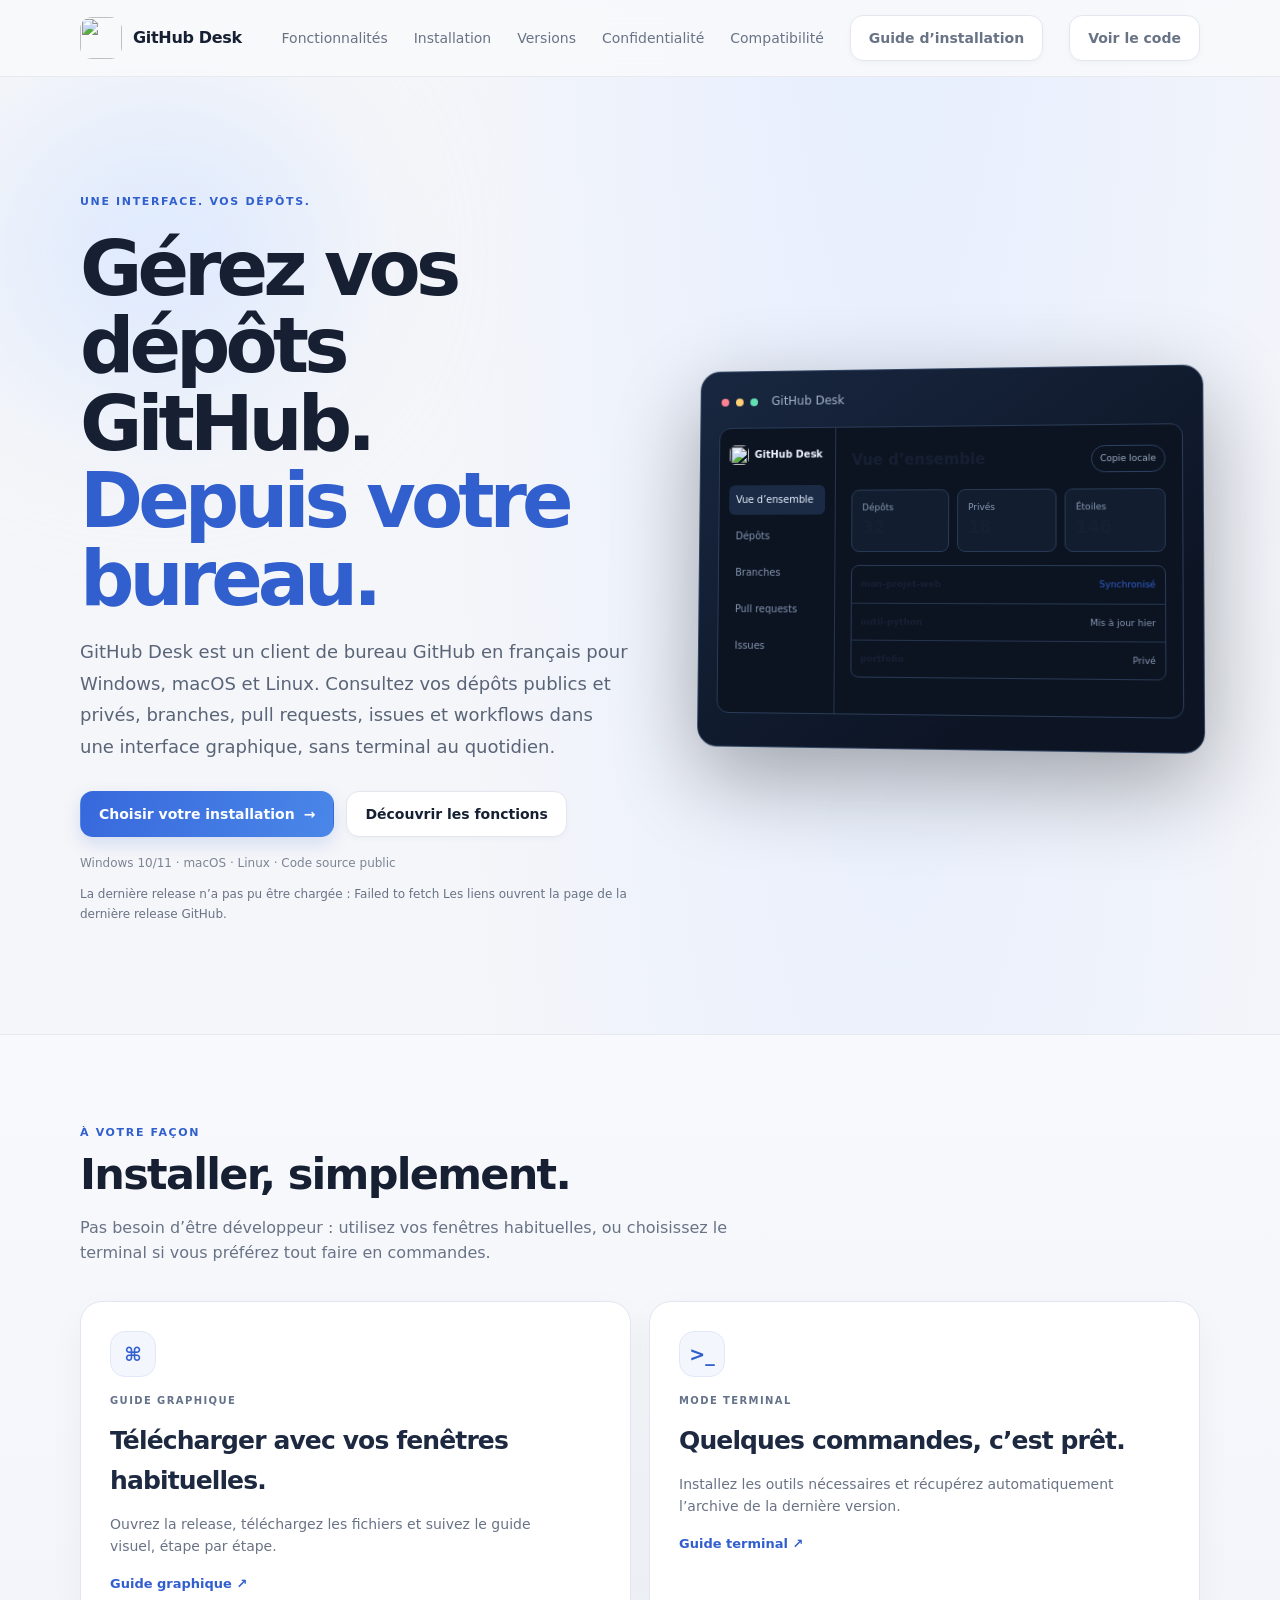
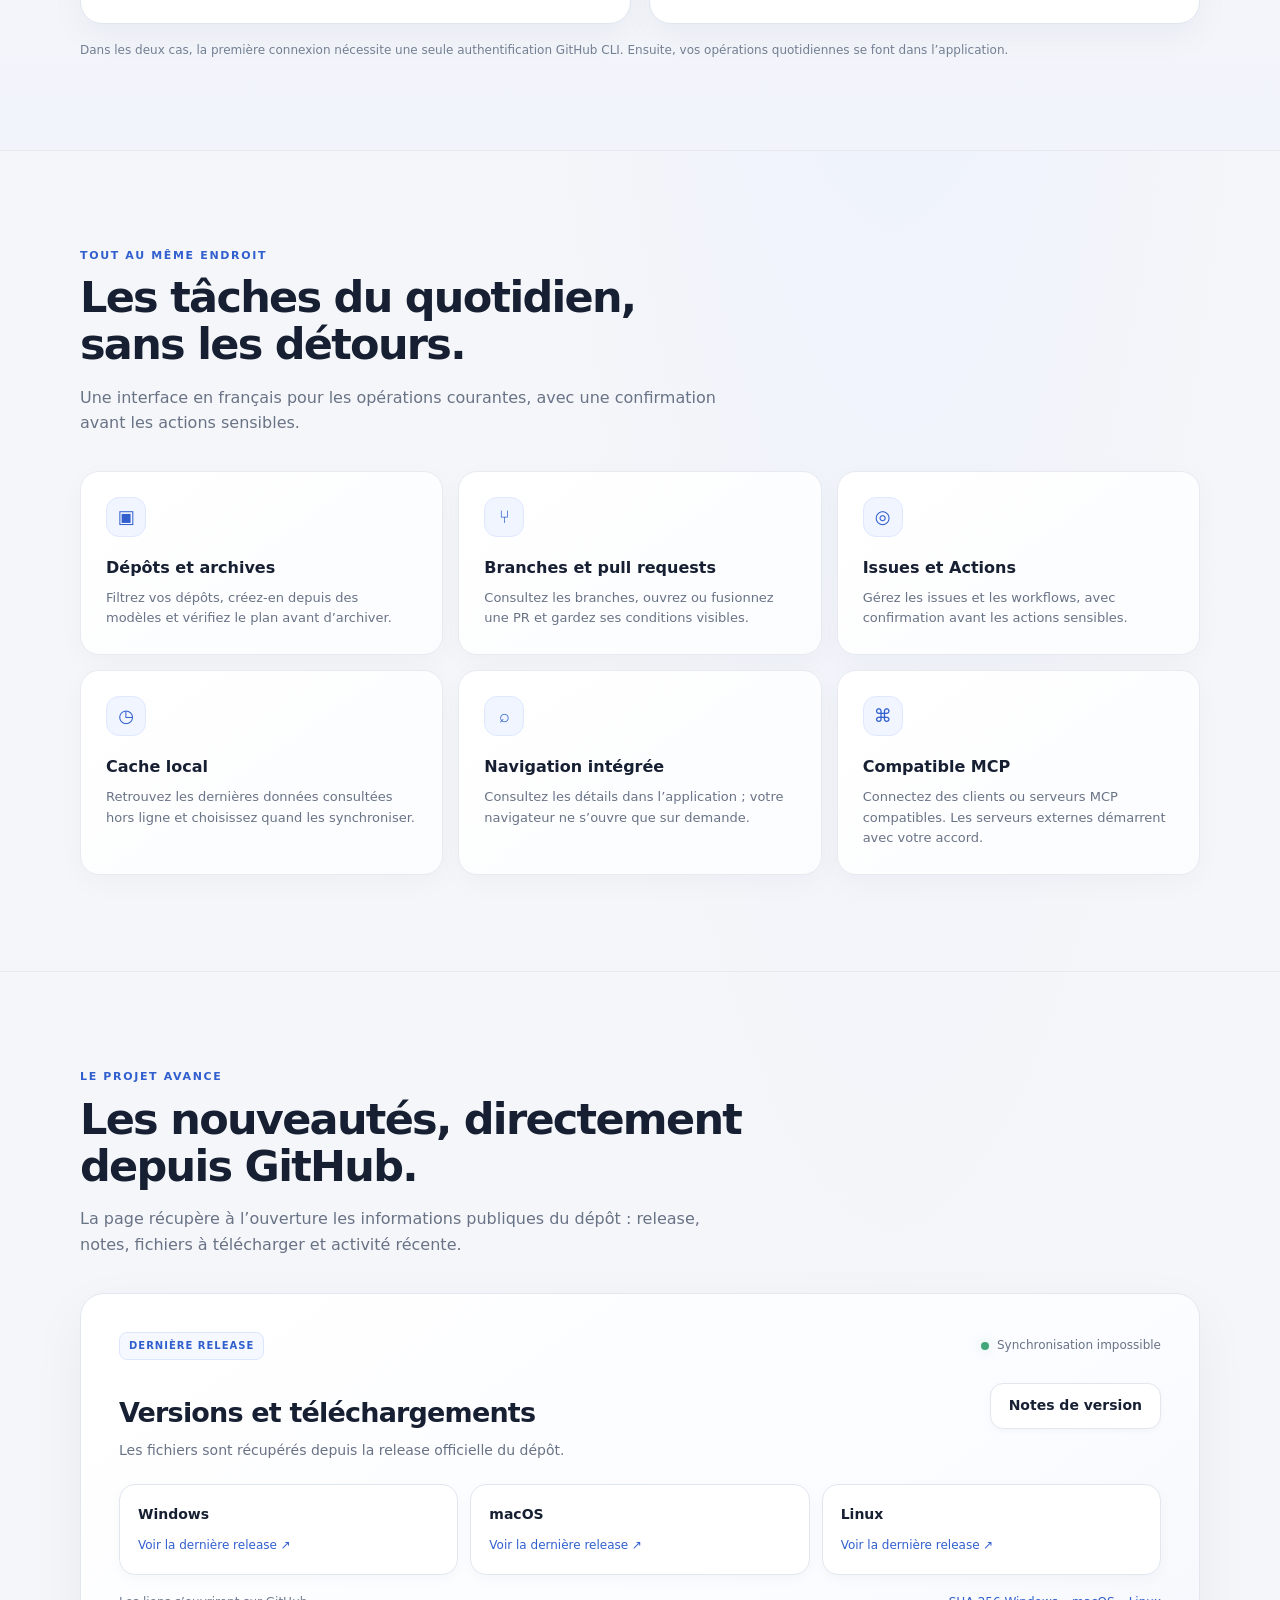
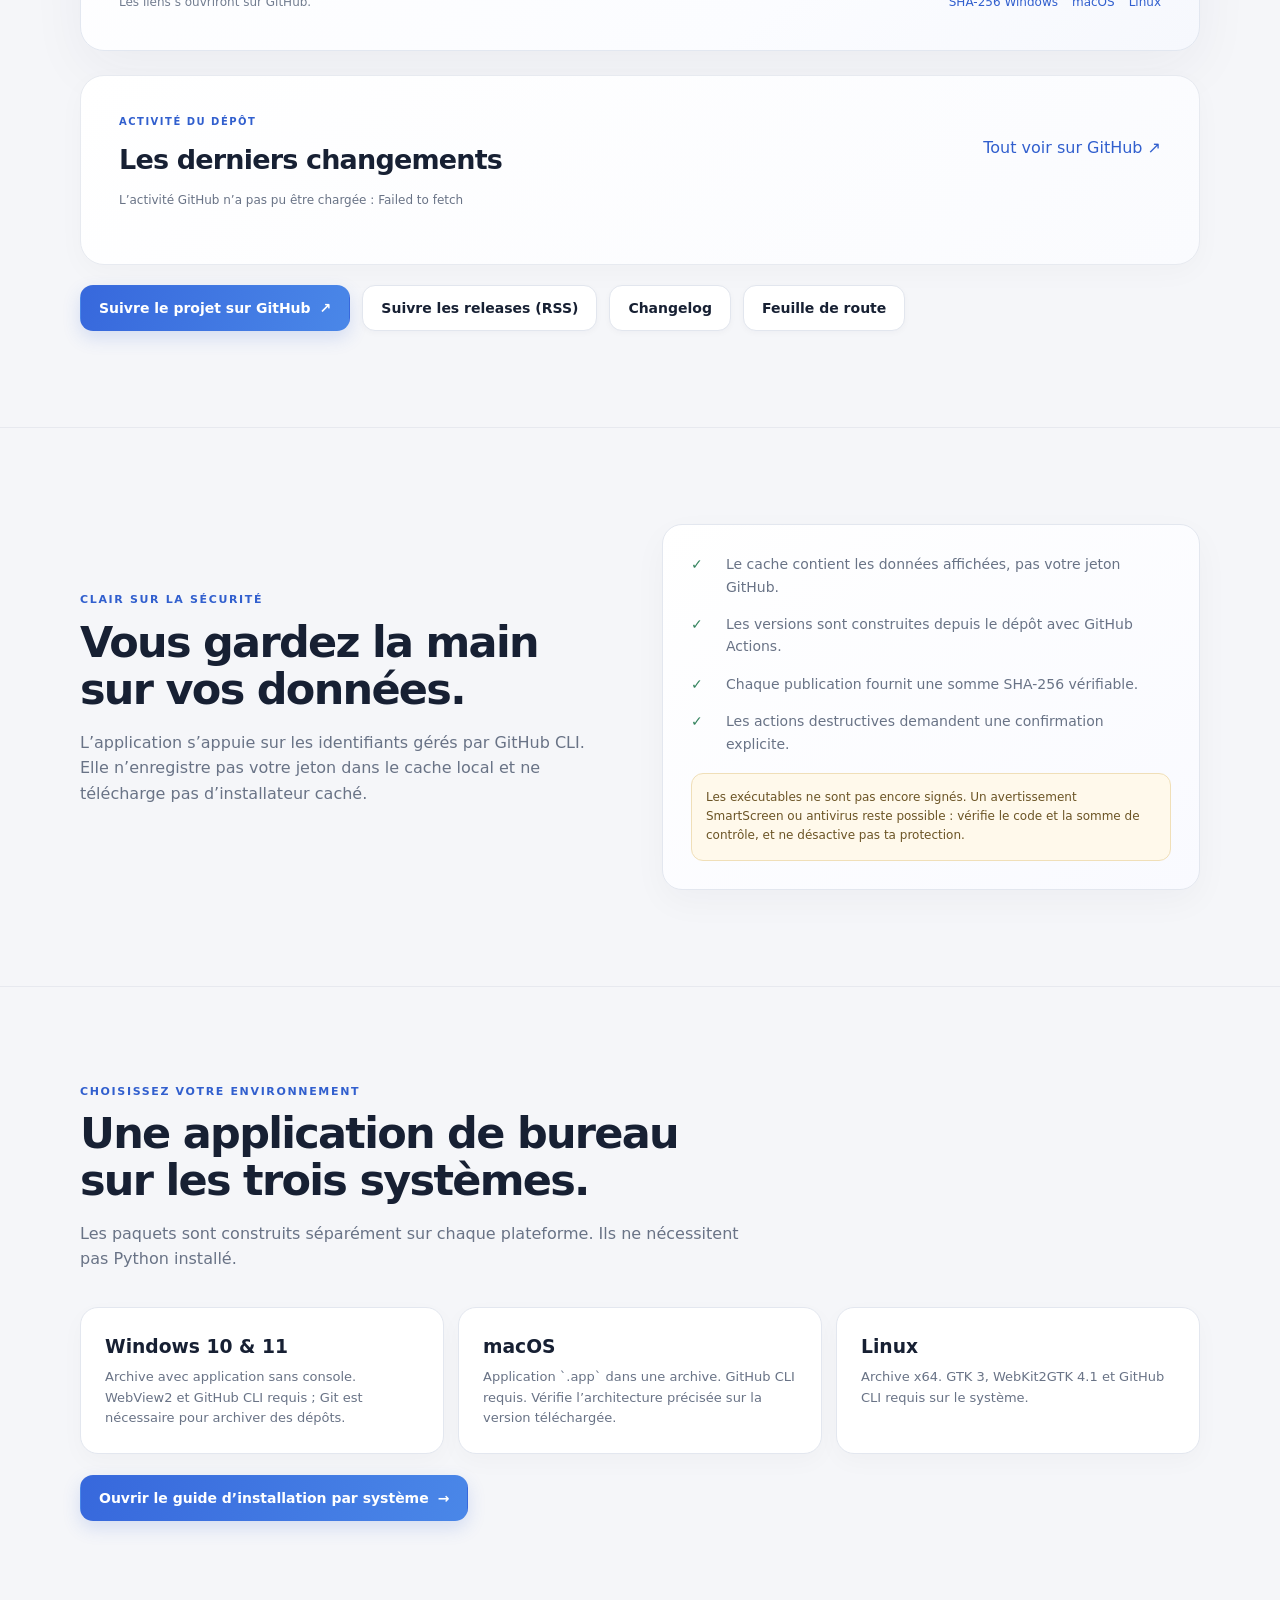
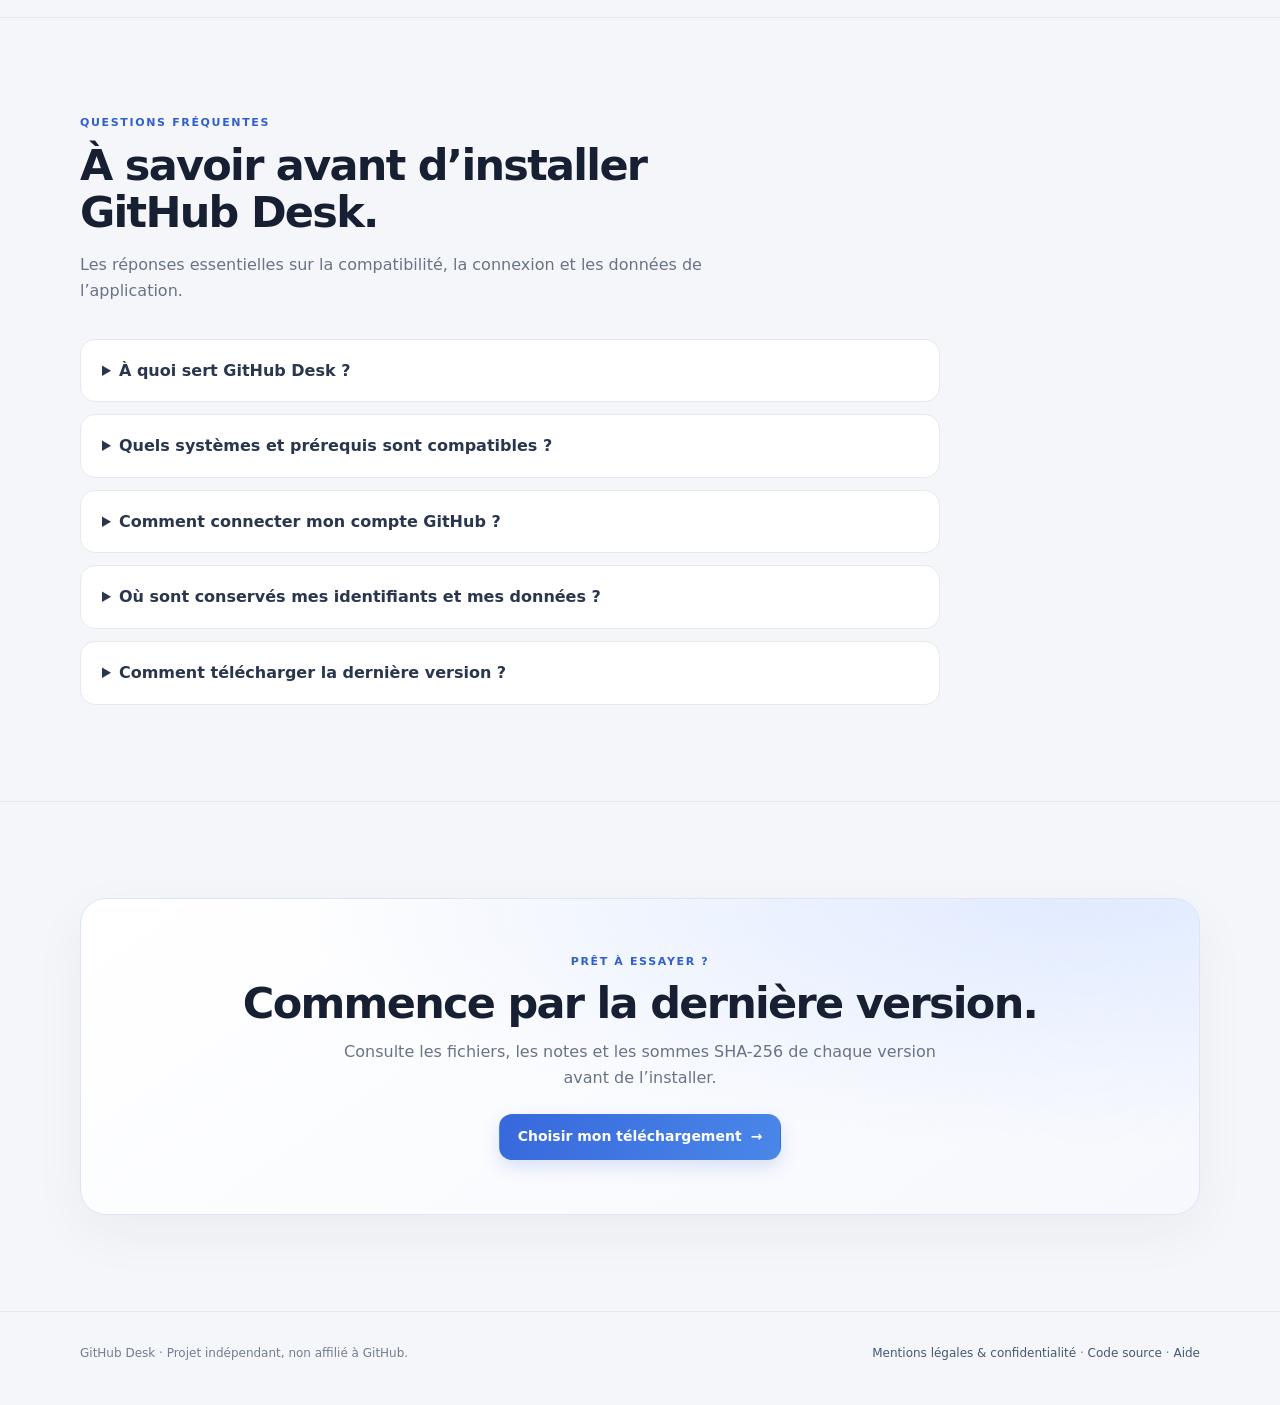
==== commit fa0b4b57: "docs: strengthen project site SEO and content Add descriptive page metadata, breadcrumbs, useful FAQ" ====
--- a/docs/index.html
+++ b/docs/index.html
@@ -4,20 +4,24 @@
   <meta charset="utf-8">
   <meta name="viewport" content="width=device-width, initial-scale=1">
   <meta name="theme-color" content="#f5f6f9">
-  <meta name="description" content="Gérez vos dépôts GitHub, branches, pull requests et issues dans une application de bureau en français pour Windows, macOS et Linux. Installation graphique ou terminal.">
-  <meta property="og:title" content="GitHub Desk — GitHub, simplement">
-  <meta property="og:description" content="Une application de bureau GitHub en français. Choisissez une installation graphique ou par terminal. Windows, macOS et Linux.">
+  <meta name="description" content="GitHub Desk est un client de bureau GitHub gratuit en français. Gérez dépôts, branches, pull requests et issues sur Windows, macOS et Linux.">
+  <meta name="google-site-verification" content="gwhjIAzpphpX6UuKx2U8a9o2np2BDY2TkguBGmqQqOs" />
+  <meta property="og:locale" content="fr_FR">
+  <meta property="og:site_name" content="GitHub Desk">
+  <meta property="og:title" content="GitHub Desk — client de bureau GitHub en français">
+  <meta property="og:description" content="Gérez dépôts, branches, pull requests et issues GitHub avec une application de bureau pour Windows, macOS et Linux.">
   <meta property="og:type" content="website">
-  <meta property="og:url" content="https://begy02300.github.io/Gestion-GitHub-graphique/">
-  <meta property="og:image" content="https://begy02300.github.io/Gestion-GitHub-graphique/assets/app-preview.svg">
+  <meta property="og:url" content="https://begy02300.github.io/GitHub-Desk/">
+  <meta property="og:image" content="https://begy02300.github.io/GitHub-Desk/assets/app-preview.svg">
   <meta property="og:image:alt" content="Aperçu de l’application de bureau GitHub Desk">
   <meta name="twitter:card" content="summary_large_image">
-  <meta name="twitter:title" content="GitHub Desk — gérer GitHub simplement">
-  <meta name="twitter:description" content="Application de bureau en français pour GitHub, sur Windows, macOS et Linux. Installation graphique ou par terminal.">
-  <link rel="canonical" href="https://begy02300.github.io/Gestion-GitHub-graphique/">
-  <link rel="alternate" type="application/atom+xml" title="Releases GitHub Desk" href="https://github.com/BEGY02300/Gestion-GitHub-graphique/releases.atom">
+  <meta name="twitter:title" content="GitHub Desk — client de bureau GitHub en français">
+  <meta name="twitter:description" content="Gérez vos dépôts GitHub avec une application de bureau pour Windows, macOS et Linux.">
+  <meta name="twitter:image" content="https://begy02300.github.io/GitHub-Desk/assets/app-preview.svg">
+  <link rel="canonical" href="https://begy02300.github.io/GitHub-Desk/">
+  <link rel="alternate" type="application/atom+xml" title="Releases GitHub Desk" href="https://github.com/BEGY02300/GitHub-Desk/releases.atom">
   <meta name="color-scheme" content="light">
-  <title>GitHub Desk — GitHub, simplement</title>
+  <title>GitHub Desk — client de bureau GitHub en français</title>
   <link rel="icon" href="assets/github-desk.svg" type="image/svg+xml">
   <link rel="stylesheet" href="style.css">
   <script src="site.js" defer></script>
@@ -28,21 +32,27 @@
         {
           "@type": "WebSite",
           "name": "GitHub Desk",
-          "url": "https://begy02300.github.io/Gestion-GitHub-graphique/",
+          "url": "https://begy02300.github.io/GitHub-Desk/",
           "inLanguage": "fr"
         },
         {
           "@type": "SoftwareApplication",
           "name": "GitHub Desk",
-          "url": "https://begy02300.github.io/Gestion-GitHub-graphique/",
-          "sameAs": "https://github.com/BEGY02300/Gestion-GitHub-graphique",
-          "installUrl": "https://begy02300.github.io/Gestion-GitHub-graphique/installation.html",
-          "codeRepository": "https://github.com/BEGY02300/Gestion-GitHub-graphique",
+          "url": "https://begy02300.github.io/GitHub-Desk/",
+          "sameAs": "https://github.com/BEGY02300/GitHub-Desk",
+          "installUrl": "https://begy02300.github.io/GitHub-Desk/installation.html",
+          "codeRepository": "https://github.com/BEGY02300/GitHub-Desk",
           "applicationCategory": "DeveloperApplication",
           "operatingSystem": "Windows 10, Windows 11, macOS, Linux",
           "description": "Application de bureau en français pour gérer des dépôts GitHub, branches, pull requests, issues et workflows.",
-          "downloadUrl": "https://github.com/BEGY02300/Gestion-GitHub-graphique/releases/latest",
-          "softwareHelp": "https://begy02300.github.io/Gestion-GitHub-graphique/installation.html",
+          "downloadUrl": "https://github.com/BEGY02300/GitHub-Desk/releases/latest",
+          "softwareHelp": "https://begy02300.github.io/GitHub-Desk/installation.html",
+          "offers": {
+            "@type": "Offer",
+            "price": "0",
+            "priceCurrency": "EUR",
+            "url": "https://github.com/BEGY02300/GitHub-Desk/releases/latest"
+          },
           "isAccessibleForFree": true
         }
       ]
@@ -63,7 +73,7 @@
         <a href="#confiance">Confidentialité</a>
         <a href="#compatibilite">Compatibilité</a>
         <a class="button" href="installation.html">Guide d’installation</a>
-        <a class="button nav-source" href="https://github.com/BEGY02300/Gestion-GitHub-graphique" target="_blank" rel="noreferrer">Voir le code</a>
+        <a class="button nav-source" href="https://github.com/BEGY02300/GitHub-Desk" target="_blank" rel="noreferrer">Voir le code</a>
       </div>
     </nav>
   </header>
@@ -72,8 +82,8 @@
     <section class="container hero">
       <div>
         <div class="eyebrow">Une interface. Vos dépôts.</div>
-        <h1>Votre espace GitHub.<br><span>Tout simplement.</span></h1>
-        <p class="hero-copy">Dépôts, branches et pull requests dans une application de bureau en français. Choisissez une installation visuelle ou au terminal, puis travaillez sans commandes au quotidien.</p>
+        <h1>Gérez vos dépôts GitHub.<br><span>Depuis votre bureau.</span></h1>
+        <p class="hero-copy">GitHub Desk est un client de bureau GitHub en français pour Windows, macOS et Linux. Consultez vos dépôts publics et privés, branches, pull requests, issues et workflows dans une interface graphique, sans terminal au quotidien.</p>
         <div class="actions">
           <a class="button primary" href="#installation">Choisir votre installation <span aria-hidden="true">→</span></a>
           <a class="button" href="#fonctionnalites">Découvrir les fonctions</a>
@@ -171,35 +181,35 @@
               <h3 id="latest-release-title">Versions et téléchargements</h3>
               <p id="release-description">Les fichiers sont récupérés depuis la release officielle du dépôt.</p>
             </div>
-            <a class="button" id="release-notes" href="https://github.com/BEGY02300/Gestion-GitHub-graphique/releases/latest" target="_blank" rel="noreferrer">Notes de version</a>
+            <a class="button" id="release-notes" href="https://github.com/BEGY02300/GitHub-Desk/releases/latest" target="_blank" rel="noreferrer">Notes de version</a>
           </div>
           <div class="release-downloads">
-            <a class="download-option" id="download-windows" href="https://github.com/BEGY02300/Gestion-GitHub-graphique/releases/latest" target="_blank" rel="noreferrer"><span class="download-system">Windows</span><span class="download-file">Voir la dernière release <span aria-hidden="true">↗</span></span></a>
-            <a class="download-option" id="download-macos" href="https://github.com/BEGY02300/Gestion-GitHub-graphique/releases/latest" target="_blank" rel="noreferrer"><span class="download-system">macOS</span><span class="download-file">Voir la dernière release <span aria-hidden="true">↗</span></span></a>
-            <a class="download-option" id="download-linux" href="https://github.com/BEGY02300/Gestion-GitHub-graphique/releases/latest" target="_blank" rel="noreferrer"><span class="download-system">Linux</span><span class="download-file">Voir la dernière release <span aria-hidden="true">↗</span></span></a>
+            <a class="download-option" id="download-windows" href="https://github.com/BEGY02300/GitHub-Desk/releases/latest" target="_blank" rel="noreferrer"><span class="download-system">Windows</span><span class="download-file">Voir la dernière release <span aria-hidden="true">↗</span></span></a>
+            <a class="download-option" id="download-macos" href="https://github.com/BEGY02300/GitHub-Desk/releases/latest" target="_blank" rel="noreferrer"><span class="download-system">macOS</span><span class="download-file">Voir la dernière release <span aria-hidden="true">↗</span></span></a>
+            <a class="download-option" id="download-linux" href="https://github.com/BEGY02300/GitHub-Desk/releases/latest" target="_blank" rel="noreferrer"><span class="download-system">Linux</span><span class="download-file">Voir la dernière release <span aria-hidden="true">↗</span></span></a>
           </div>
           <div class="release-bottom">
             <span id="release-published">Les liens s’ouvriront sur GitHub.</span>
             <span class="checksum-links">
-              <a id="checksum-windows" href="https://github.com/BEGY02300/Gestion-GitHub-graphique/releases/latest" target="_blank" rel="noreferrer">SHA-256 Windows</a>
-              <a id="checksum-macos" href="https://github.com/BEGY02300/Gestion-GitHub-graphique/releases/latest" target="_blank" rel="noreferrer">macOS</a>
-              <a id="checksum-linux" href="https://github.com/BEGY02300/Gestion-GitHub-graphique/releases/latest" target="_blank" rel="noreferrer">Linux</a>
+              <a id="checksum-windows" href="https://github.com/BEGY02300/GitHub-Desk/releases/latest" target="_blank" rel="noreferrer">SHA-256 Windows</a>
+              <a id="checksum-macos" href="https://github.com/BEGY02300/GitHub-Desk/releases/latest" target="_blank" rel="noreferrer">macOS</a>
+              <a id="checksum-linux" href="https://github.com/BEGY02300/GitHub-Desk/releases/latest" target="_blank" rel="noreferrer">Linux</a>
             </span>
           </div>
         </div>
         <div class="activity-panel">
           <div class="activity-heading">
             <div><div class="eyebrow">Activité du dépôt</div><h3>Les derniers changements</h3></div>
-            <a class="text-link" href="https://github.com/BEGY02300/Gestion-GitHub-graphique/commits/main/" target="_blank" rel="noreferrer">Tout voir sur GitHub <span aria-hidden="true">↗</span></a>
+            <a class="text-link" href="https://github.com/BEGY02300/GitHub-Desk/commits/main/" target="_blank" rel="noreferrer">Tout voir sur GitHub <span aria-hidden="true">↗</span></a>
           </div>
           <p class="live-status" id="activity-status" role="status" aria-live="polite">Chargement de l’activité publique…</p>
           <ol class="activity-list" id="activity-list"></ol>
         </div>
         <div class="actions project-links follow-links">
-          <a class="button primary" href="https://github.com/BEGY02300/Gestion-GitHub-graphique" target="_blank" rel="noreferrer">Suivre le projet sur GitHub <span aria-hidden="true">↗</span></a>
-          <a class="button" href="https://github.com/BEGY02300/Gestion-GitHub-graphique/releases.atom" target="_blank" rel="noreferrer">Suivre les releases (RSS)</a>
-          <a class="button" href="https://github.com/BEGY02300/Gestion-GitHub-graphique/blob/main/CHANGELOG.md" target="_blank" rel="noreferrer">Changelog</a>
-          <a class="button" href="https://github.com/BEGY02300/Gestion-GitHub-graphique/blob/main/docs/roadmap.md" target="_blank" rel="noreferrer">Feuille de route</a>
+          <a class="button primary" href="https://github.com/BEGY02300/GitHub-Desk" target="_blank" rel="noreferrer">Suivre le projet sur GitHub <span aria-hidden="true">↗</span></a>
+          <a class="button" href="https://github.com/BEGY02300/GitHub-Desk/releases.atom" target="_blank" rel="noreferrer">Suivre les releases (RSS)</a>
+          <a class="button" href="https://github.com/BEGY02300/GitHub-Desk/blob/main/CHANGELOG.md" target="_blank" rel="noreferrer">Changelog</a>
+          <a class="button" href="https://github.com/BEGY02300/GitHub-Desk/blob/main/docs/roadmap.md" target="_blank" rel="noreferrer">Feuille de route</a>
         </div>
       </div>
     </section>
@@ -241,6 +251,38 @@
       </div>
     </section>
 
+    <section class="section" id="questions">
+      <div class="container">
+        <div class="section-heading">
+          <div class="eyebrow">Questions fréquentes</div>
+          <h2>À savoir avant d’installer GitHub Desk.</h2>
+          <p>Les réponses essentielles sur la compatibilité, la connexion et les données de l’application.</p>
+        </div>
+        <div class="faq-list">
+          <details class="faq-item">
+            <summary>À quoi sert GitHub Desk ?</summary>
+            <p>GitHub Desk est une application de bureau en français pour consulter et gérer des dépôts GitHub, branches, pull requests, issues et workflows. Les actions sensibles demandent une confirmation.</p>
+          </details>
+          <details class="faq-item">
+            <summary>Quels systèmes et prérequis sont compatibles ?</summary>
+            <p>L’application propose des paquets pour Windows 10/11 x64, macOS (selon l’architecture publiée) et Linux x64. WebView2 est requis sous Windows ; GTK 3 et WebKitGTK 4.1 sous Linux. Le <a href="installation.html">guide d’installation par système</a> détaille les prérequis.</p>
+          </details>
+          <details class="faq-item">
+            <summary>Comment connecter mon compte GitHub ?</summary>
+            <p>La première connexion passe par GitHub CLI et l’authentification officielle GitHub dans le navigateur. Les étapes sont décrites dans le <a href="installation.html#connexion">guide de première connexion</a> ; ensuite, les actions courantes se font dans l’application.</p>
+          </details>
+          <details class="faq-item">
+            <summary>Où sont conservés mes identifiants et mes données ?</summary>
+            <p>Les identifiants sont gérés par GitHub CLI et ne sont pas enregistrés dans le cache de l’application. Le cache local conserve les données nécessaires à l’interface. Consultez les <a href="legal.html">informations de confidentialité</a> et le <a href="https://github.com/BEGY02300/GitHub-Desk">code source</a>.</p>
+          </details>
+          <details class="faq-item">
+            <summary>Comment télécharger la dernière version ?</summary>
+            <p>Choisissez votre système sur la page <a href="#nouveautes">des versions et téléchargements</a> ou suivez le <a href="installation.html">guide d’installation graphique ou terminal</a>. Chaque release fournit des sommes SHA-256 à vérifier.</p>
+          </details>
+        </div>
+      </div>
+    </section>
+
     <section class="section">
       <div class="container download">
         <div class="eyebrow">Prêt à essayer ?</div>
@@ -254,7 +296,7 @@
   <footer class="footer">
     <div class="container footer-row">
       <span>GitHub Desk · Projet indépendant, non affilié à GitHub.</span>
-      <span><a href="legal.html">Mentions légales &amp; confidentialité</a> · <a href="https://github.com/BEGY02300/Gestion-GitHub-graphique">Code source</a> · <a href="https://github.com/BEGY02300/Gestion-GitHub-graphique/issues">Aide</a></span>
+      <span><a href="legal.html">Mentions légales &amp; confidentialité</a> · <a href="https://github.com/BEGY02300/GitHub-Desk">Code source</a> · <a href="https://github.com/BEGY02300/GitHub-Desk/issues">Aide</a></span>
     </div>
   </footer>
 </body>
--- a/docs/style.css
+++ b/docs/style.css
@@ -185,13 +185,26 @@
 .steps li { min-width: 0; overflow-wrap: anywhere; padding-left: 5px; }
 .steps li::marker { color: var(--blue); font-weight: 750; }
 .install-section code { overflow-wrap: anywhere; color: #37445d; font: .92em Consolas, "SFMono-Regular", monospace; }
-.install-section pre { max-width: 100%; overflow-x: auto; margin: 11px 0 16px; padding: 17px 19px; border: 1px solid #e2e6ed; border-radius: 14px; background: #f0f2f6; color: #25324a; font: 13px/1.7 Consolas, "SFMono-Regular", monospace; }
+.install-section pre { max-width: 100%; overflow-x: auto; margin: 11px 0 16px; padding: 18px 20px; border: 1px solid #e2e6ed; border-radius: 14px; background: #f0f2f6; color: #25324a; font: 15px/1.75 Consolas, "SFMono-Regular", monospace; }
 .install-section pre code { color: inherit; }
+.command-block { position: relative; margin: 14px 0 18px; }
+.command-block pre { margin: 0; padding-top: 54px; }
+.copy-command { position: absolute; z-index: 1; top: 10px; right: 10px; min-height: 34px; padding: 6px 11px; border: 1px solid #cbd4e4; border-radius: 8px; background: #fff; color: #263a5c; font: 650 13px/1.3 system-ui, sans-serif; cursor: pointer; }
+.copy-command:hover { border-color: #8ca7e8; background: #f8faff; }
+.copy-command:focus-visible { outline: 3px solid #88a6f4; outline-offset: 2px; }
+.copy-status { min-height: 1.5em; margin: 6px 2px 0; color: #52627a; font-size: 13px; }
+.command-explanation { margin: 10px 0 18px; padding-left: 22px; color: #59677d; font-size: 14px; line-height: 1.65; }
+.command-explanation li + li { margin-top: 5px; }
 .distro { margin: 16px 0; padding: 17px 20px 10px; border: 1px solid #e4e8ef; border-radius: 16px; background: #fff; box-shadow: 0 6px 20px #17203306; }
 .distro summary { color: #29364d; font-weight: 680; cursor: pointer; }
 .distro summary:focus-visible { outline: 2px solid var(--blue); outline-offset: 4px; }
 .distro h3 { margin-top: 13px; }
 .distro pre { border-color: #e2e6ed; }
+.faq-list { display: grid; gap: 12px; max-width: 860px; }
+.faq-item { padding: 18px 21px; border: 1px solid #e4e8ef; border-radius: 15px; background: #fff; }
+.faq-item summary { color: #29364d; font-weight: 680; cursor: pointer; }
+.faq-item summary:focus-visible { outline: 2px solid var(--blue); outline-offset: 4px; }
+.faq-item p { margin: 12px 0 0; color: var(--muted); }
 .callout { margin: 22px 0; padding: 17px 20px; border: 1px solid #dce6f8; border-radius: 14px; background: #f2f6ff; color: #45536b; }
 .warning-callout { border-color: #f0dfb8; background: #fff9eb; color: #6b5425; }
 .trust { display: grid; grid-template-columns: 1fr 1fr; gap: 44px; align-items: center; }
@@ -238,7 +251,9 @@
   .installation-choice { padding-top: 65px; padding-bottom: 65px; }
   .install-choice-card { min-height: 0; padding: 23px; }
   .install-mode-intro { padding-bottom: 25px; }
-  .install-section pre { font-size: 11px; }
+  .install-section pre { font-size: 14px; line-height: 1.7; padding-right: 14px; padding-left: 14px; }
+  .copy-command { font-size: 12px; }
+  .command-explanation { font-size: 14px; }
 }
 @media (prefers-reduced-motion: reduce) {
   *, *::before, *::after { scroll-behavior: auto !important; transition-duration: .01ms !important; }
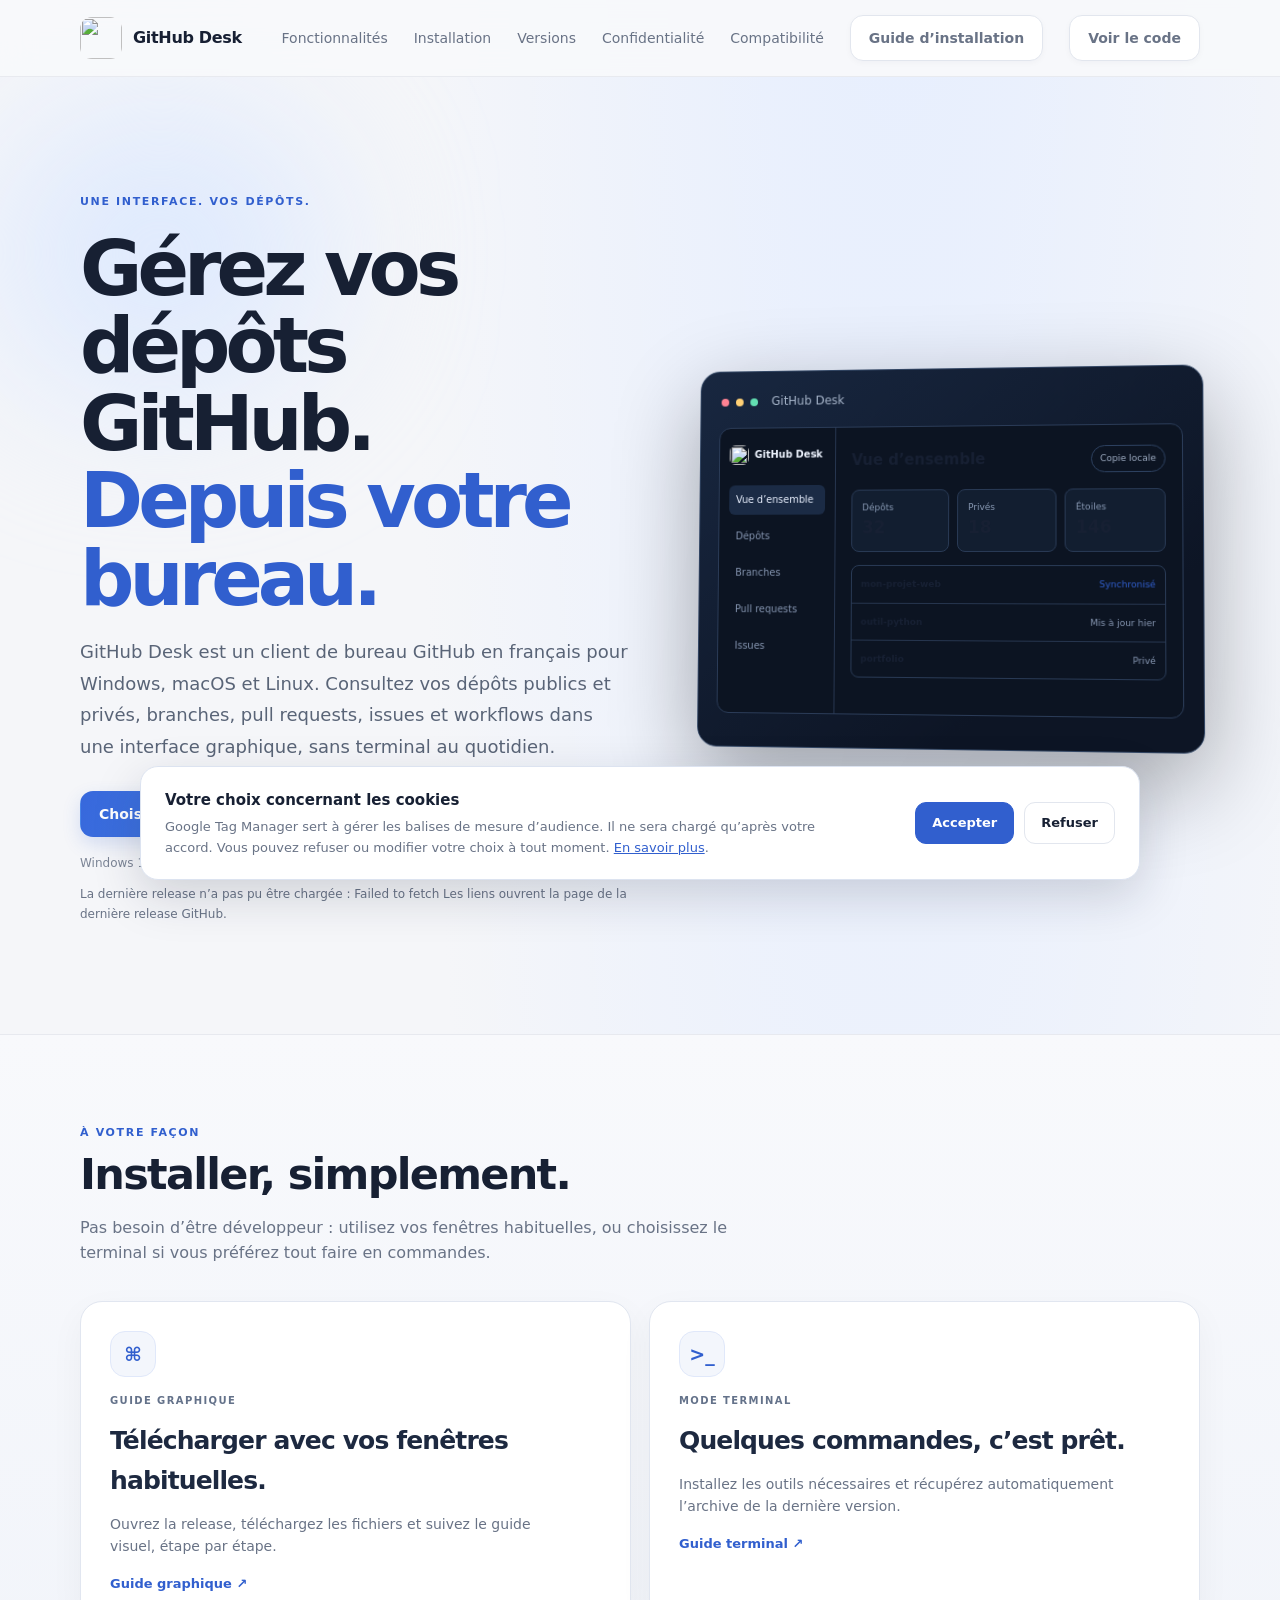
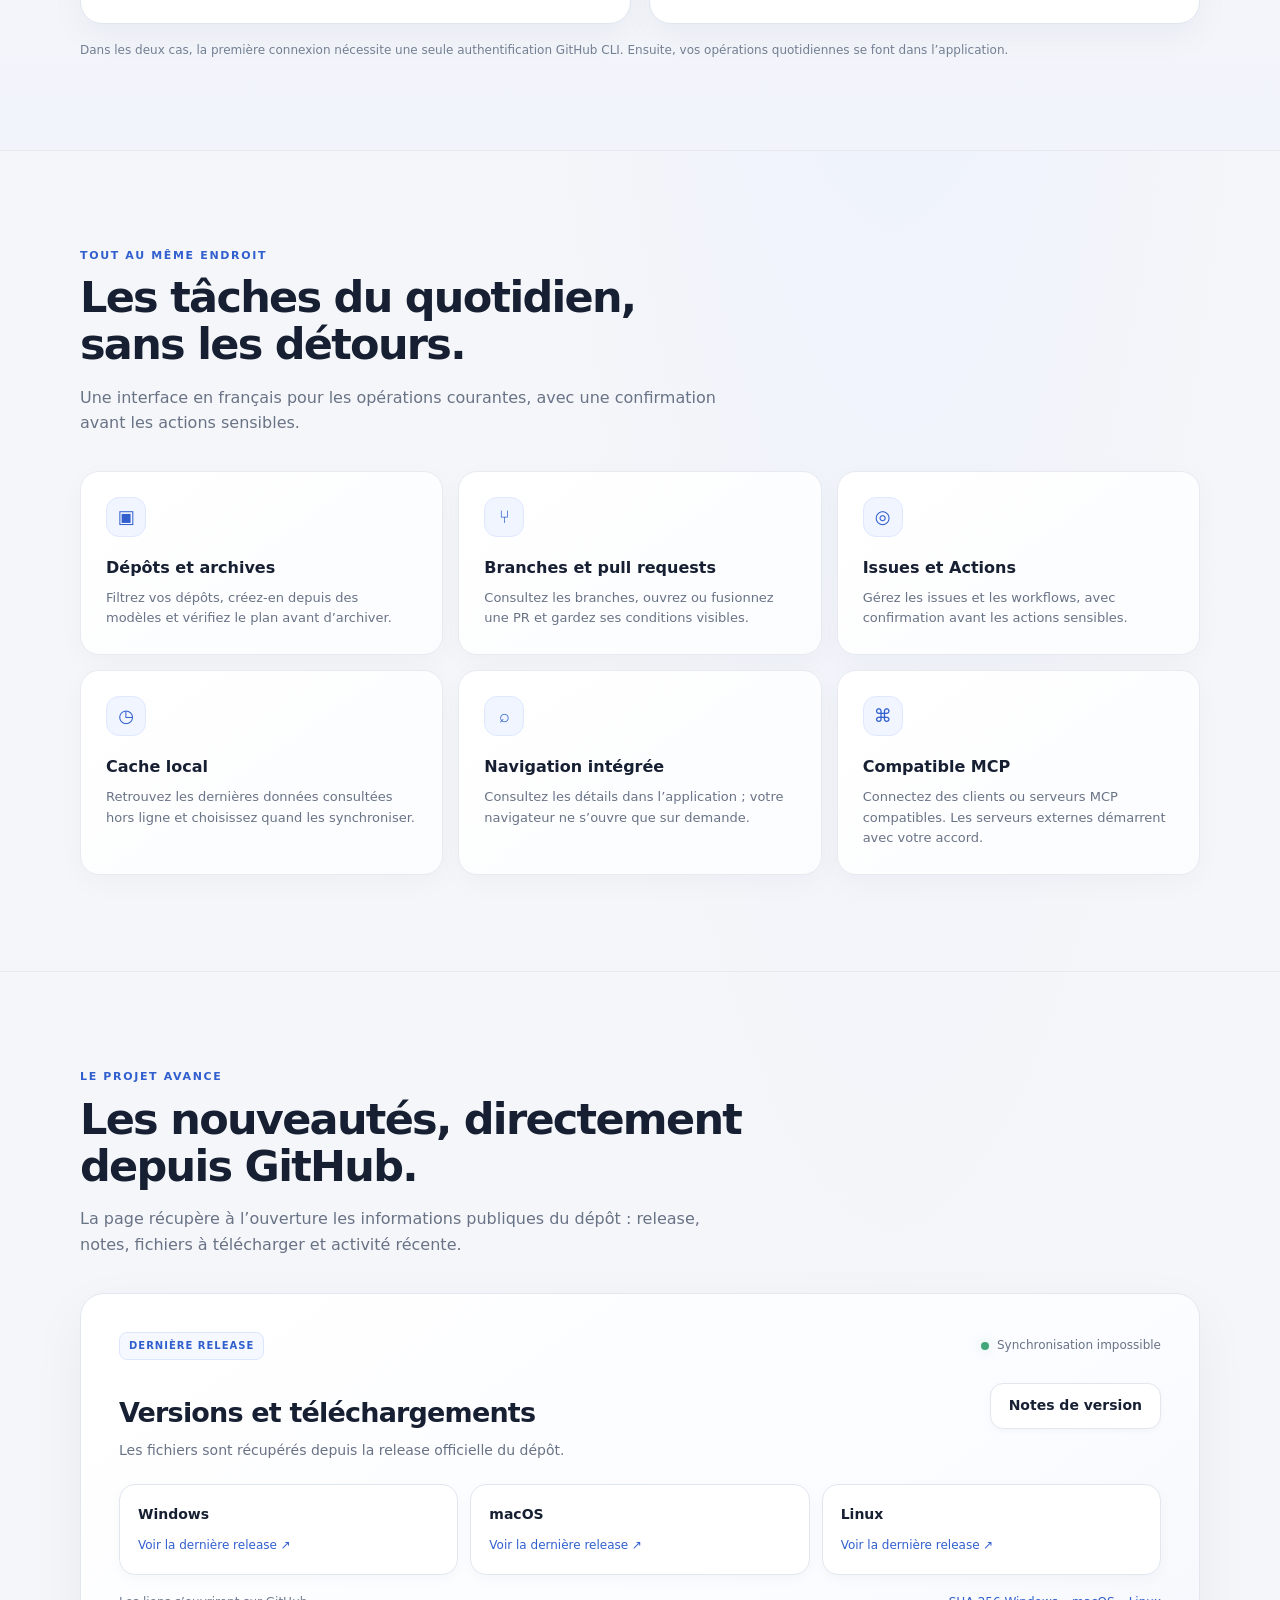
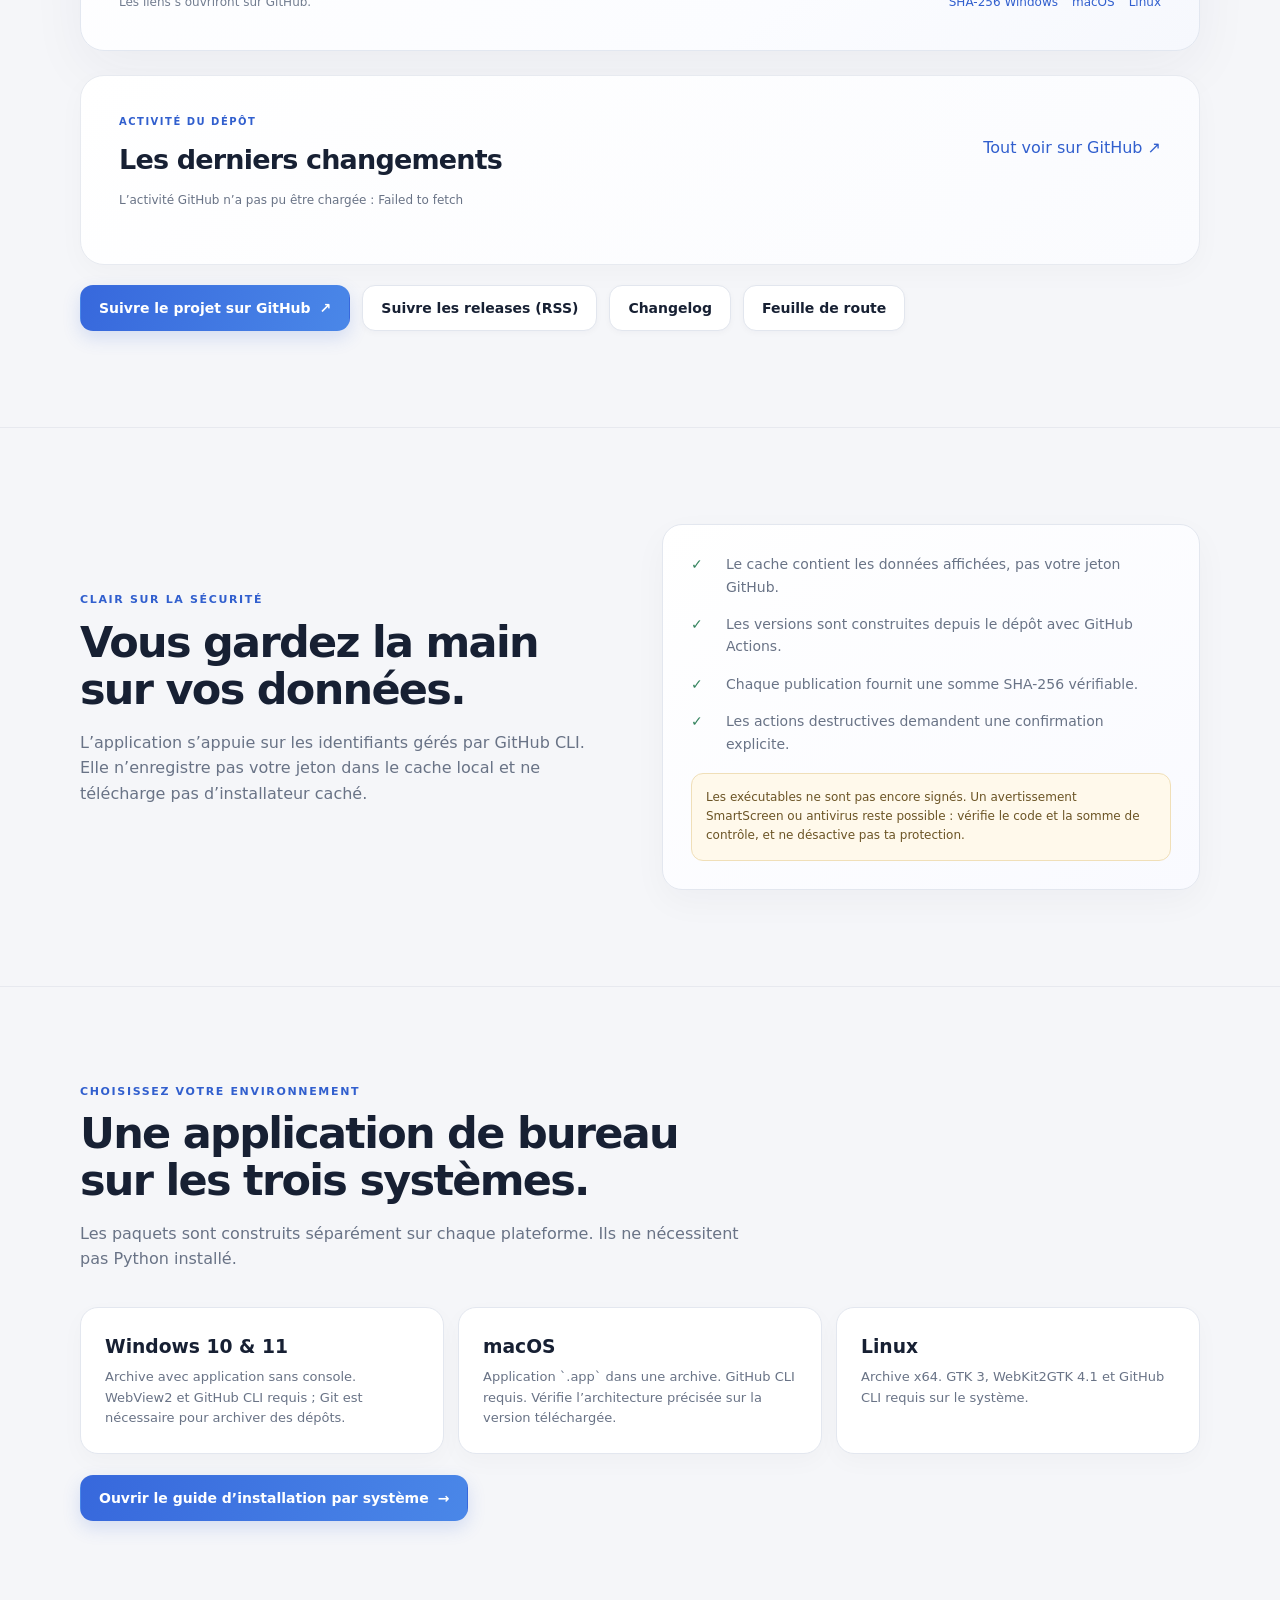
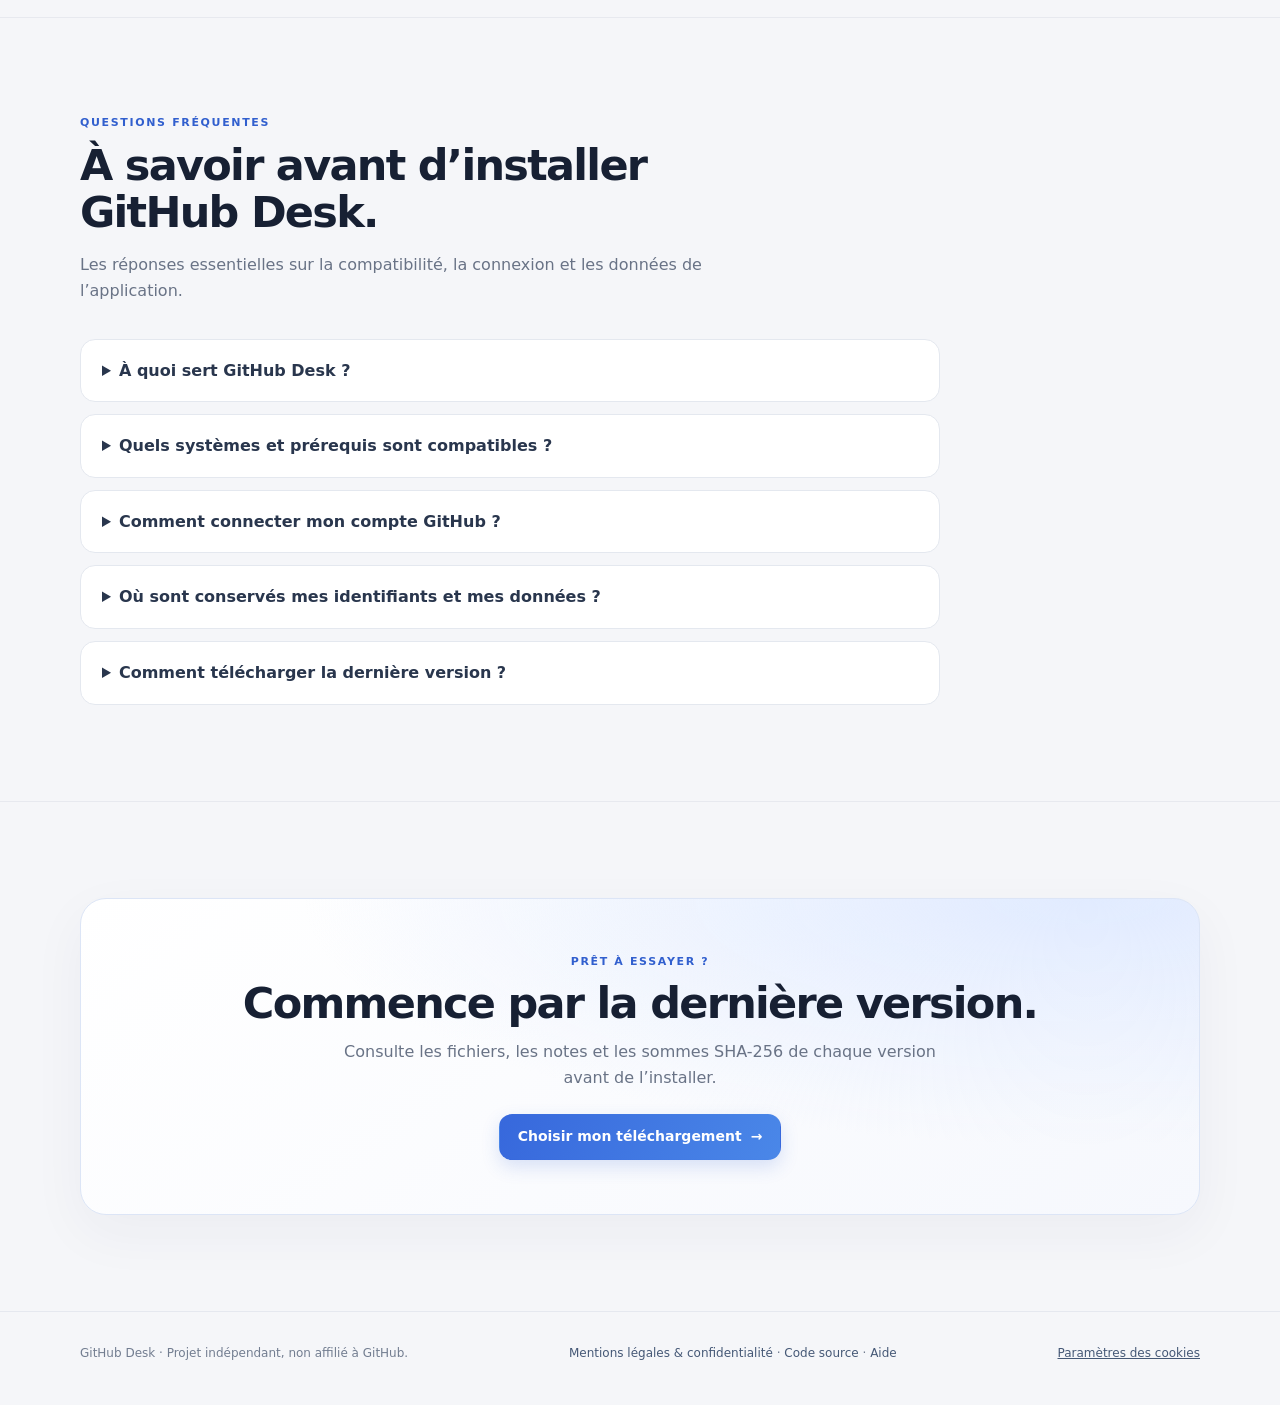
==== commit b426105e: "Ajout des fichiers MCP et mise à jour de l'API VII" ====
--- a/docs/index.html
+++ b/docs/index.html
@@ -25,6 +25,7 @@
   <link rel="icon" href="assets/github-desk.svg" type="image/svg+xml">
   <link rel="stylesheet" href="style.css">
   <script src="site.js" defer></script>
+  <script src="consent.js" defer></script>
   <script type="application/ld+json">
     {
       "@context": "https://schema.org",
@@ -297,7 +298,19 @@
     <div class="container footer-row">
       <span>GitHub Desk · Projet indépendant, non affilié à GitHub.</span>
       <span><a href="legal.html">Mentions légales &amp; confidentialité</a> · <a href="https://github.com/BEGY02300/GitHub-Desk">Code source</a> · <a href="https://github.com/BEGY02300/GitHub-Desk/issues">Aide</a></span>
+      <button class="consent-settings" type="button" data-consent-open hidden>Paramètres des cookies</button>
     </div>
   </footer>
+  <aside class="consent-panel" data-consent-panel hidden aria-label="Choix concernant les cookies">
+    <div class="consent-copy">
+      <strong>Votre choix concernant les cookies</strong>
+      <p>Google Tag Manager sert à gérer les balises de mesure d’audience. Il ne sera chargé qu’après votre accord. Vous pouvez refuser ou modifier votre choix à tout moment. <a href="legal.html">En savoir plus</a>.</p>
+      <p class="consent-status" data-consent-status role="status" aria-live="polite"></p>
+    </div>
+    <div class="consent-actions">
+      <button class="consent-button consent-button-primary" type="button" data-consent-accept>Accepter</button>
+      <button class="consent-button" type="button" data-consent-reject>Refuser</button>
+    </div>
+  </aside>
 </body>
 </html>
--- a/docs/style.css
+++ b/docs/style.css
@@ -223,6 +223,18 @@
 .footer-row { display: flex; flex-wrap: wrap; justify-content: space-between; gap: 15px; }
 .footer a { color: #455876; text-decoration: none; }
 .footer a:hover { color: #172033; text-decoration: underline; }
+.consent-settings { padding: 0; border: 0; background: transparent; color: #455876; font: inherit; text-decoration: underline; cursor: pointer; }
+.consent-settings:focus-visible, .consent-button:focus-visible { outline: 2px solid var(--blue); outline-offset: 3px; }
+.consent-panel { position: fixed; z-index: 5; right: 20px; bottom: 20px; left: 20px; display: flex; align-items: center; justify-content: space-between; gap: 24px; max-width: 1000px; margin: 0 auto; padding: 20px 24px; border: 1px solid #dce3f0; border-radius: 18px; background: #fff; box-shadow: 0 16px 48px #1720332b; }
+.consent-panel[hidden] { display: none; }
+.consent-copy { max-width: 680px; }
+.consent-copy strong { font-size: 15px; }
+.consent-copy p { margin: 5px 0 0; color: var(--muted); font-size: 13px; }
+.consent-copy a { color: #315fce; }
+.consent-status:empty { display: none; }
+.consent-actions { display: flex; flex-shrink: 0; gap: 10px; }
+.consent-button { min-height: 42px; padding: 0 16px; border: 1px solid var(--border); border-radius: 11px; background: #fff; color: var(--text); font: inherit; font-size: 13px; font-weight: 650; cursor: pointer; }
+.consent-button-primary { border-color: #315fce; background: #315fce; color: #fff; }
 @media (max-width: 850px) {
   .hero { grid-template-columns: 1fr; padding: 68px 0; }
   .product-card { max-width: 620px; transform: none; }
@@ -231,6 +243,8 @@
   .nav { gap: 12px; }
   .nav-links { gap: 12px; font-size: 12px; }
   .nav-links .nav-source { display: none; }
+  .consent-panel { align-items: stretch; flex-direction: column; gap: 14px; }
+  .consent-actions { justify-content: flex-end; }
 }
 @media (max-width: 620px) {
   .nav-links a:not(.button) { display: none; }
@@ -246,6 +260,8 @@
   .release-topline, .release-bottom, .activity-heading { align-items: flex-start; flex-direction: column; }
   .activity-heading { gap: 10px; }
   .checksum-links { gap: 11px; }
+  .consent-panel { right: 10px; bottom: 10px; left: 10px; padding: 16px; }
+  .consent-actions { display: grid; grid-template-columns: 1fr 1fr; }
   .install-page { width: min(100% - 28px, 1120px); }
   .install-section { padding: 40px 0; }
   .installation-choice { padding-top: 65px; padding-bottom: 65px; }
